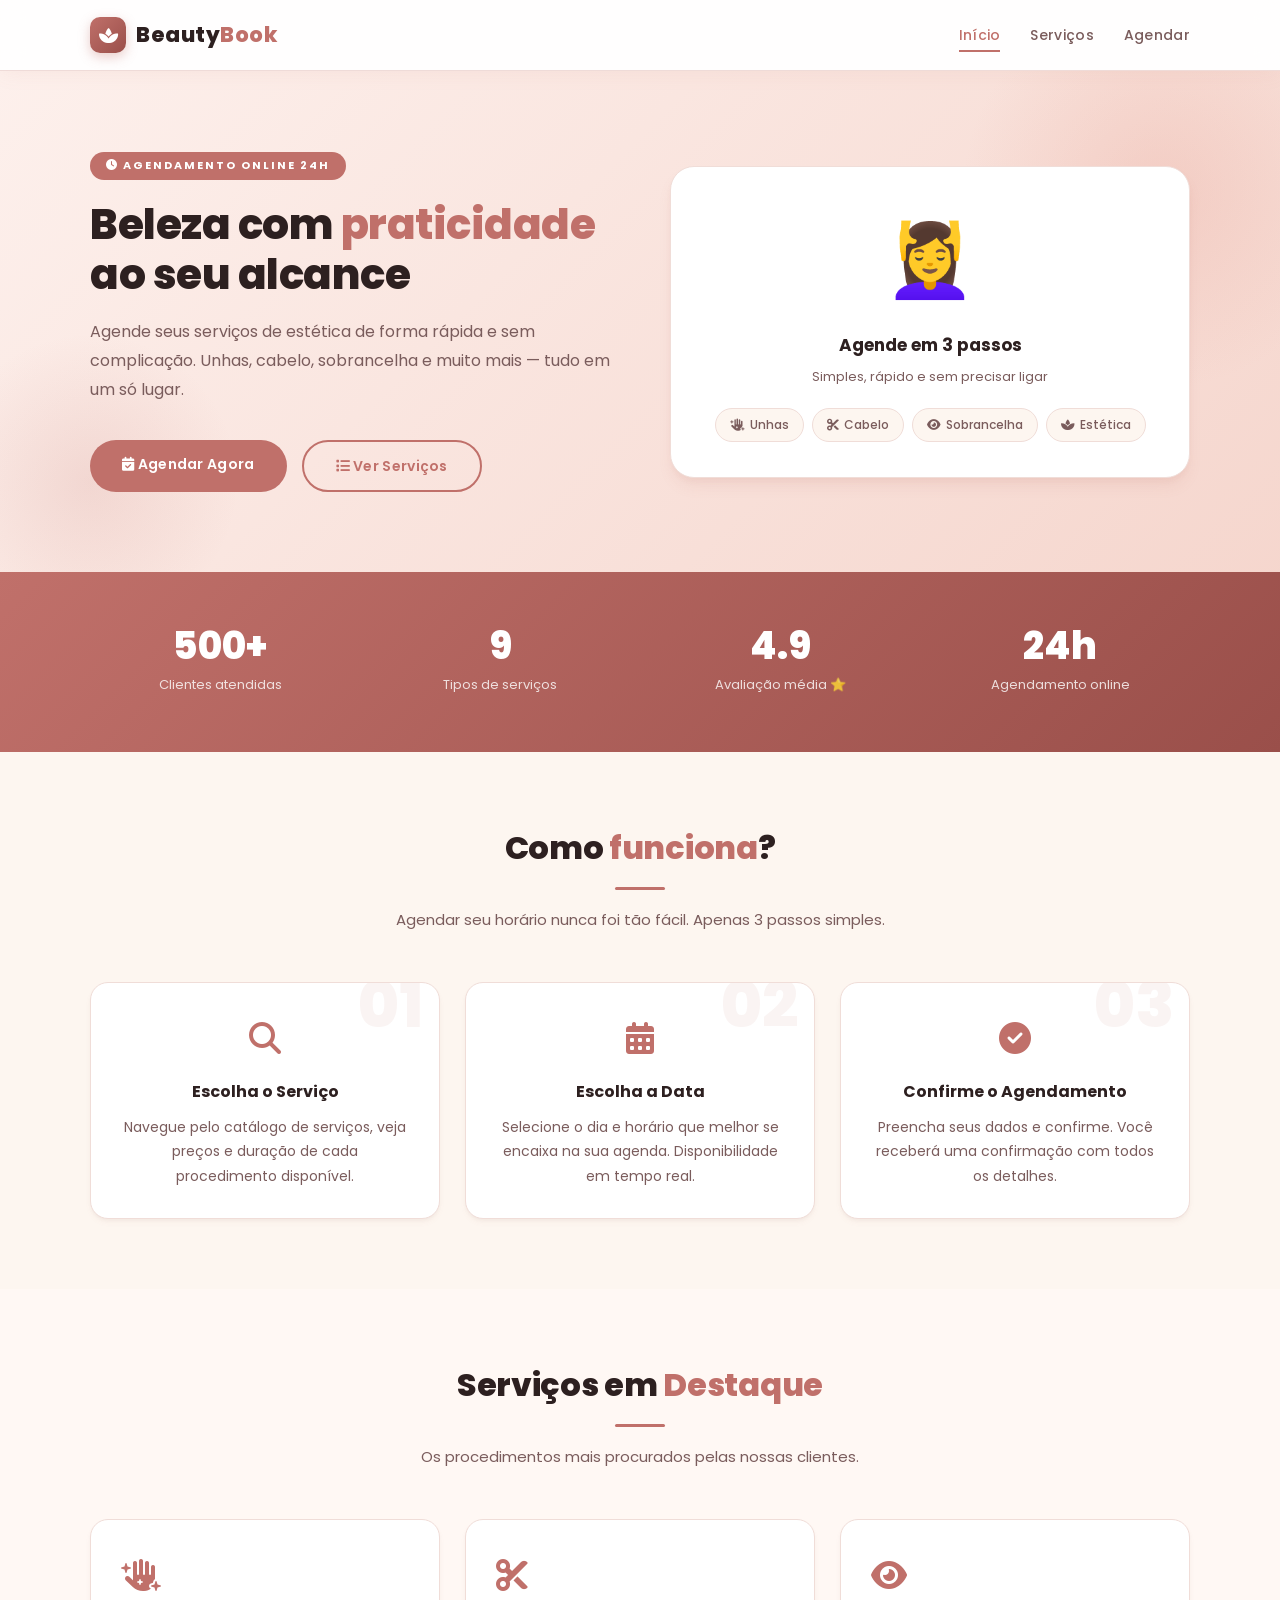
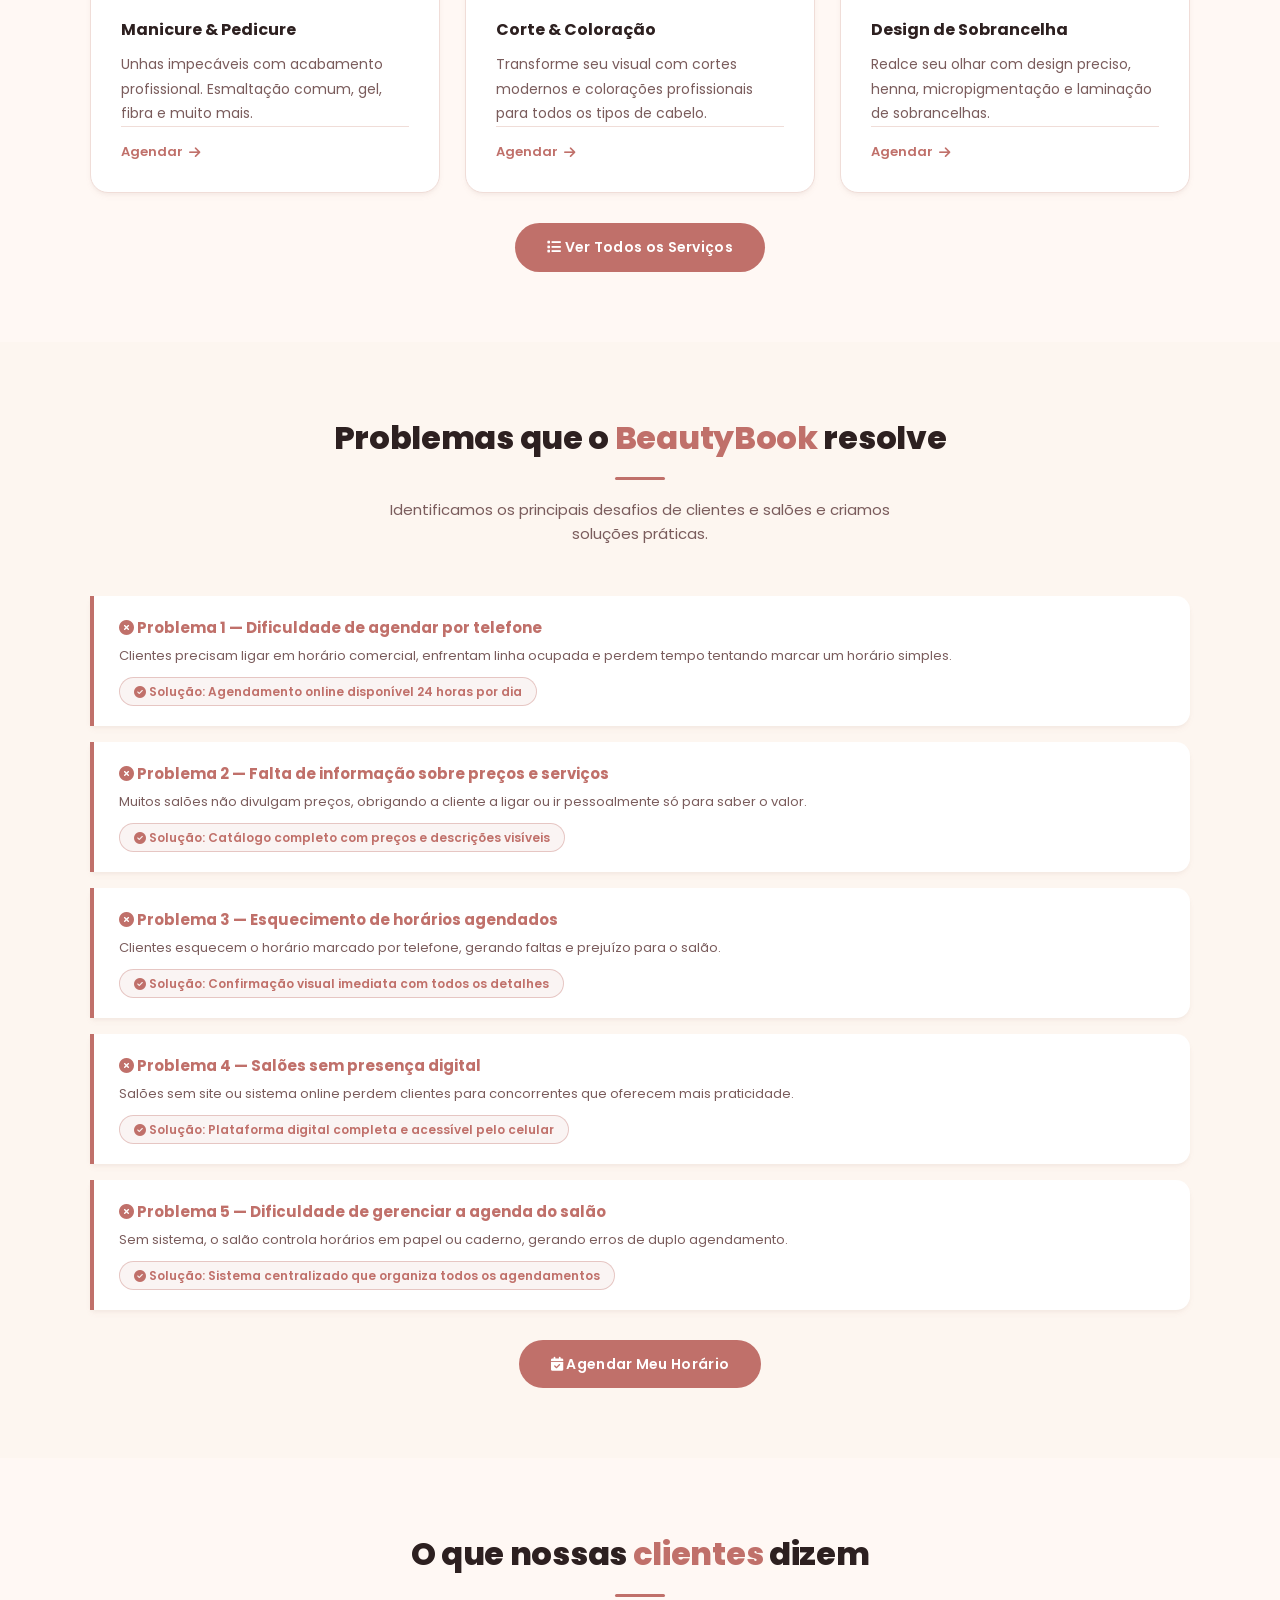
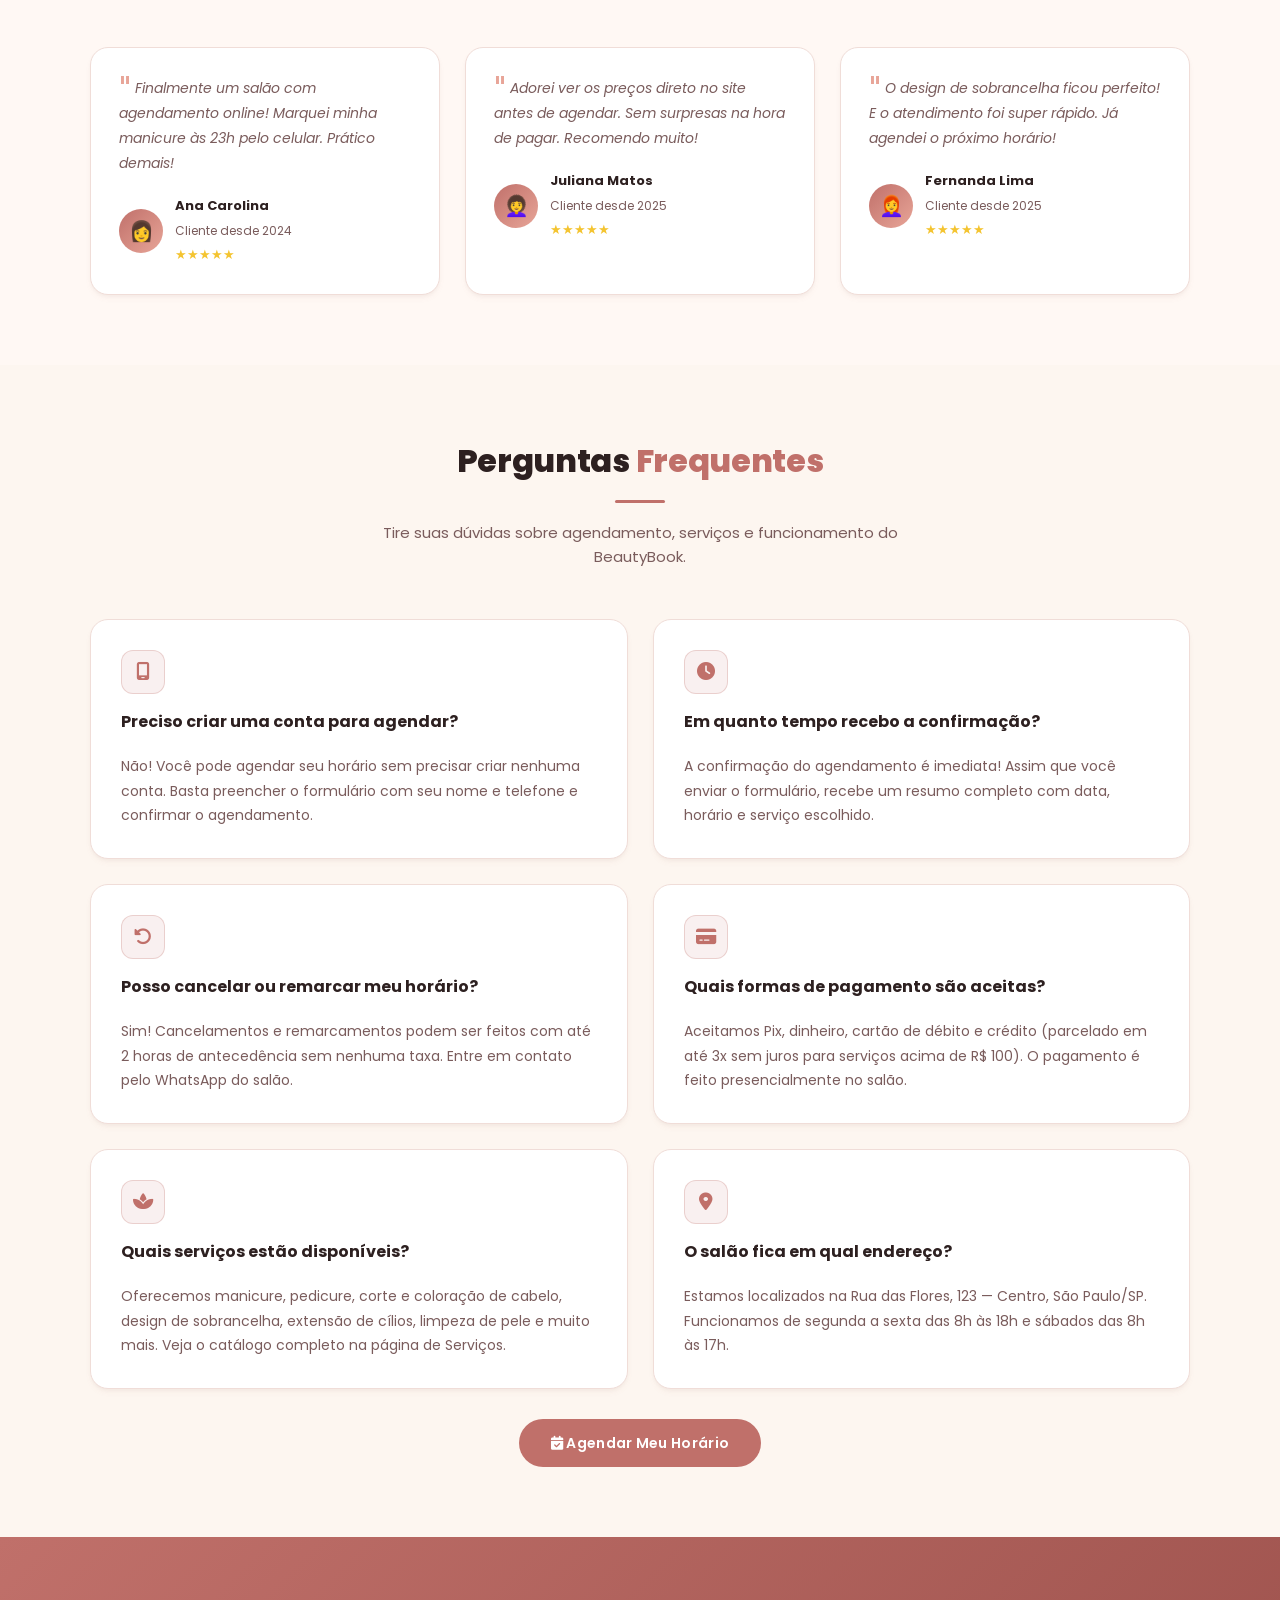
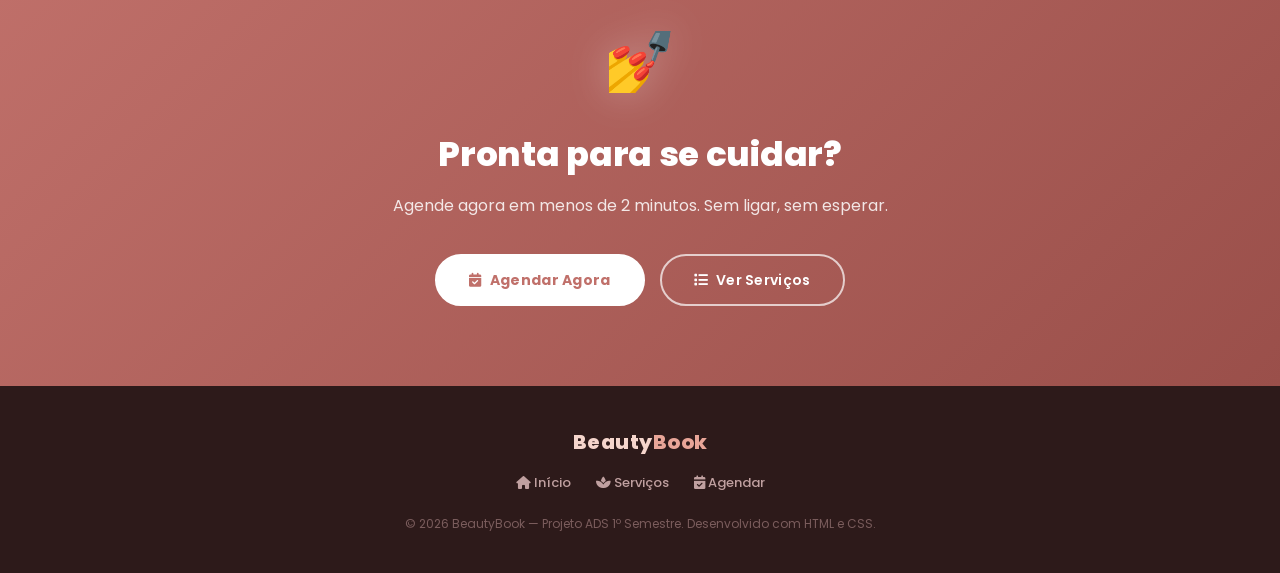
==== index.html @ 4821e64b "Adicionar index.html — Projeto ADS" ====
<!DOCTYPE html>
<html lang="pt-BR">
<head>
    <meta charset="UTF-8">
    <meta name="viewport" content="width=device-width, initial-scale=1.0">
    <title>BeautyBook — Agendamento de Estética</title>
    <link href="https://fonts.googleapis.com/css2?family=Poppins:wght@300;400;500;600;700;800&display=swap" rel="stylesheet">
    <link rel="stylesheet" href="https://cdnjs.cloudflare.com/ajax/libs/font-awesome/6.5.0/css/all.min.css">
    <link rel="stylesheet" href="css/style.css">
</head>
<body>

    <!-- ===== CABEÇALHO ===== -->
    <header>
        <div class="header-container">
            <a href="index.html" class="logo">
                <div class="logo-icone-box">
                    <i class="fa-solid fa-spa"></i>
                </div>
                <span class="logo-texto">Beauty<span>Book</span></span>
            </a>
            <nav>
                <ul>
                    <li><a href="index.html" class="ativo">Início</a></li>
                    <li><a href="servicos.html">Serviços</a></li>
                    <li><a href="agendamento.html">Agendar</a></li>
                </ul>
            </nav>
        </div>
    </header>

    <!-- ===== HERO ===== -->
    <section class="hero">
        <div class="hero-container">
            <div class="hero-conteudo">
                <span class="hero-badge"><i class="fa-solid fa-clock"></i> Agendamento Online 24h</span>
                <h1>Beleza com <span>praticidade</span> ao seu alcance</h1>
                <p>Agende seus serviços de estética de forma rápida e sem complicação. Unhas, cabelo, sobrancelha e muito mais — tudo em um só lugar.</p>
                <div class="grupo-botoes">
                    <a href="agendamento.html" class="btn btn-primario"><i class="fa-solid fa-calendar-check"></i> Agendar Agora</a>
                    <a href="servicos.html" class="btn btn-secundario"><i class="fa-solid fa-list"></i> Ver Serviços</a>
                </div>
            </div>

            <div class="hero-imagem">
                <span class="hero-icone-grande">💆‍♀️</span>
                <h3>Agende em 3 passos</h3>
                <p>Simples, rápido e sem precisar ligar</p>
                <div class="mini-servicos">
                    <div class="mini-servico"><i class="fa-solid fa-hand-sparkles"></i> Unhas</div>
                    <div class="mini-servico"><i class="fa-solid fa-scissors"></i> Cabelo</div>
                    <div class="mini-servico"><i class="fa-solid fa-eye"></i> Sobrancelha</div>
                    <div class="mini-servico"><i class="fa-solid fa-spa"></i> Estética</div>
                </div>
            </div>
        </div>
    </section>

    <!-- ===== ESTATÍSTICAS ===== -->
    <section class="secao-stats-beauty">
        <div class="container">
            <div class="stats-grid-beauty">
                <div class="stat-beauty">
                    <span class="stat-num-beauty">500+</span>
                    <span class="stat-lbl-beauty">Clientes atendidas</span>
                </div>
                <div class="stat-beauty">
                    <span class="stat-num-beauty">9</span>
                    <span class="stat-lbl-beauty">Tipos de serviços</span>
                </div>
                <div class="stat-beauty">
                    <span class="stat-num-beauty">4.9</span>
                    <span class="stat-lbl-beauty">Avaliação média ⭐</span>
                </div>
                <div class="stat-beauty">
                    <span class="stat-num-beauty">24h</span>
                    <span class="stat-lbl-beauty">Agendamento online</span>
                </div>
            </div>
        </div>
    </section>

    <!-- ===== COMO FUNCIONA ===== -->
    <section>
        <div class="container">
            <div class="titulo-secao">
                <h2>Como <span>funciona</span>?</h2>
                <div class="linha-divisoria"></div>
                <p>Agendar seu horário nunca foi tão fácil. Apenas 3 passos simples.</p>
            </div>

            <div class="grid-3">
                <div class="card centralizado passo-card">
                    <div class="passo-numero">01</div>
                    <div class="card-icone"><i class="fa-solid fa-magnifying-glass"></i></div>
                    <h3>Escolha o Serviço</h3>
                    <p>Navegue pelo catálogo de serviços, veja preços e duração de cada procedimento disponível.</p>
                </div>
                <div class="card centralizado passo-card">
                    <div class="passo-numero">02</div>
                    <div class="card-icone"><i class="fa-solid fa-calendar-days"></i></div>
                    <h3>Escolha a Data</h3>
                    <p>Selecione o dia e horário que melhor se encaixa na sua agenda. Disponibilidade em tempo real.</p>
                </div>
                <div class="card centralizado passo-card">
                    <div class="passo-numero">03</div>
                    <div class="card-icone"><i class="fa-solid fa-circle-check"></i></div>
                    <h3>Confirme o Agendamento</h3>
                    <p>Preencha seus dados e confirme. Você receberá uma confirmação com todos os detalhes.</p>
                </div>
            </div>
        </div>
    </section>

    <!-- ===== SERVIÇOS EM DESTAQUE ===== -->
    <section style="background-color: var(--cor-secundaria);">
        <div class="container">
            <div class="titulo-secao">
                <h2>Serviços em <span>Destaque</span></h2>
                <div class="linha-divisoria"></div>
                <p>Os procedimentos mais procurados pelas nossas clientes.</p>
            </div>

            <div class="grid-3">
                <div class="card destaque-servico">
                    <div class="card-icone"><i class="fa-solid fa-hand-sparkles"></i></div>
                    <h3>Manicure & Pedicure</h3>
                    <p>Unhas impecáveis com acabamento profissional. Esmaltação comum, gel, fibra e muito mais.</p>
                    <a href="agendamento.html" class="btn-link-card">Agendar <i class="fa-solid fa-arrow-right"></i></a>
                </div>
                <div class="card destaque-servico">
                    <div class="card-icone"><i class="fa-solid fa-scissors"></i></div>
                    <h3>Corte & Coloração</h3>
                    <p>Transforme seu visual com cortes modernos e colorações profissionais para todos os tipos de cabelo.</p>
                    <a href="agendamento.html" class="btn-link-card">Agendar <i class="fa-solid fa-arrow-right"></i></a>
                </div>
                <div class="card destaque-servico">
                    <div class="card-icone"><i class="fa-solid fa-eye"></i></div>
                    <h3>Design de Sobrancelha</h3>
                    <p>Realce seu olhar com design preciso, henna, micropigmentação e laminação de sobrancelhas.</p>
                    <a href="agendamento.html" class="btn-link-card">Agendar <i class="fa-solid fa-arrow-right"></i></a>
                </div>
            </div>

            <div class="centralizado margem-topo">
                <a href="servicos.html" class="btn btn-primario"><i class="fa-solid fa-list"></i> Ver Todos os Serviços</a>
            </div>
        </div>
    </section>

    <!-- ===== PROBLEMAS E SOLUÇÕES ===== -->
    <section>
        <div class="container">
            <div class="titulo-secao">
                <h2>Problemas que o <span>BeautyBook</span> resolve</h2>
                <div class="linha-divisoria"></div>
                <p>Identificamos os principais desafios de clientes e salões e criamos soluções práticas.</p>
            </div>

            <div class="problema-item">
                <h4><i class="fa-solid fa-circle-xmark"></i> Problema 1 — Dificuldade de agendar por telefone</h4>
                <p>Clientes precisam ligar em horário comercial, enfrentam linha ocupada e perdem tempo tentando marcar um horário simples.</p>
                <span class="solucao-tag"><i class="fa-solid fa-circle-check"></i> Solução: Agendamento online disponível 24 horas por dia</span>
            </div>

            <div class="problema-item">
                <h4><i class="fa-solid fa-circle-xmark"></i> Problema 2 — Falta de informação sobre preços e serviços</h4>
                <p>Muitos salões não divulgam preços, obrigando a cliente a ligar ou ir pessoalmente só para saber o valor.</p>
                <span class="solucao-tag"><i class="fa-solid fa-circle-check"></i> Solução: Catálogo completo com preços e descrições visíveis</span>
            </div>

            <div class="problema-item">
                <h4><i class="fa-solid fa-circle-xmark"></i> Problema 3 — Esquecimento de horários agendados</h4>
                <p>Clientes esquecem o horário marcado por telefone, gerando faltas e prejuízo para o salão.</p>
                <span class="solucao-tag"><i class="fa-solid fa-circle-check"></i> Solução: Confirmação visual imediata com todos os detalhes</span>
            </div>

            <div class="problema-item">
                <h4><i class="fa-solid fa-circle-xmark"></i> Problema 4 — Salões sem presença digital</h4>
                <p>Salões sem site ou sistema online perdem clientes para concorrentes que oferecem mais praticidade.</p>
                <span class="solucao-tag"><i class="fa-solid fa-circle-check"></i> Solução: Plataforma digital completa e acessível pelo celular</span>
            </div>

            <div class="problema-item">
                <h4><i class="fa-solid fa-circle-xmark"></i> Problema 5 — Dificuldade de gerenciar a agenda do salão</h4>
                <p>Sem sistema, o salão controla horários em papel ou caderno, gerando erros de duplo agendamento.</p>
                <span class="solucao-tag"><i class="fa-solid fa-circle-check"></i> Solução: Sistema centralizado que organiza todos os agendamentos</span>
            </div>

            <div class="centralizado margem-topo">
                <a href="agendamento.html" class="btn btn-primario"><i class="fa-solid fa-calendar-check"></i> Agendar Meu Horário</a>
            </div>
        </div>
    </section>

    <!-- ===== DEPOIMENTOS ===== -->
    <section style="background-color: var(--cor-secundaria);">
        <div class="container">
            <div class="titulo-secao">
                <h2>O que nossas <span>clientes</span> dizem</h2>
                <div class="linha-divisoria"></div>
            </div>

            <div class="grid-3">
                <div class="depoimento-card">
                    <p class="depoimento-texto">Finalmente um salão com agendamento online! Marquei minha manicure às 23h pelo celular. Prático demais!</p>
                    <div class="depoimento-autor">
                        <div class="autor-avatar">👩</div>
                        <div class="autor-info">
                            <strong>Ana Carolina</strong>
                            <span>Cliente desde 2024</span>
                            <div class="estrelas">★★★★★</div>
                        </div>
                    </div>
                </div>
                <div class="depoimento-card">
                    <p class="depoimento-texto">Adorei ver os preços direto no site antes de agendar. Sem surpresas na hora de pagar. Recomendo muito!</p>
                    <div class="depoimento-autor">
                        <div class="autor-avatar">👩‍🦱</div>
                        <div class="autor-info">
                            <strong>Juliana Matos</strong>
                            <span>Cliente desde 2025</span>
                            <div class="estrelas">★★★★★</div>
                        </div>
                    </div>
                </div>
                <div class="depoimento-card">
                    <p class="depoimento-texto">O design de sobrancelha ficou perfeito! E o atendimento foi super rápido. Já agendei o próximo horário!</p>
                    <div class="depoimento-autor">
                        <div class="autor-avatar">👩‍🦰</div>
                        <div class="autor-info">
                            <strong>Fernanda Lima</strong>
                            <span>Cliente desde 2025</span>
                            <div class="estrelas">★★★★★</div>
                        </div>
                    </div>
                </div>
            </div>
        </div>
    </section>

    <!-- ===== PERGUNTAS FREQUENTES ===== -->
    <section>
        <div class="container">
            <div class="titulo-secao">
                <h2>Perguntas <span>Frequentes</span></h2>
                <div class="linha-divisoria"></div>
                <p>Tire suas dúvidas sobre agendamento, serviços e funcionamento do BeautyBook.</p>
            </div>

            <div class="grid-2">
                <div class="card faq-card-beauty">
                    <div class="faq-icone-beauty"><i class="fa-solid fa-mobile-screen"></i></div>
                    <h3>Preciso criar uma conta para agendar?</h3>
                    <p>Não! Você pode agendar seu horário sem precisar criar nenhuma conta. Basta preencher o formulário com seu nome e telefone e confirmar o agendamento.</p>
                </div>
                <div class="card faq-card-beauty">
                    <div class="faq-icone-beauty"><i class="fa-solid fa-clock"></i></div>
                    <h3>Em quanto tempo recebo a confirmação?</h3>
                    <p>A confirmação do agendamento é imediata! Assim que você enviar o formulário, recebe um resumo completo com data, horário e serviço escolhido.</p>
                </div>
                <div class="card faq-card-beauty">
                    <div class="faq-icone-beauty"><i class="fa-solid fa-rotate-left"></i></div>
                    <h3>Posso cancelar ou remarcar meu horário?</h3>
                    <p>Sim! Cancelamentos e remarcamentos podem ser feitos com até 2 horas de antecedência sem nenhuma taxa. Entre em contato pelo WhatsApp do salão.</p>
                </div>
                <div class="card faq-card-beauty">
                    <div class="faq-icone-beauty"><i class="fa-solid fa-credit-card"></i></div>
                    <h3>Quais formas de pagamento são aceitas?</h3>
                    <p>Aceitamos Pix, dinheiro, cartão de débito e crédito (parcelado em até 3x sem juros para serviços acima de R$ 100). O pagamento é feito presencialmente no salão.</p>
                </div>
                <div class="card faq-card-beauty">
                    <div class="faq-icone-beauty"><i class="fa-solid fa-spa"></i></div>
                    <h3>Quais serviços estão disponíveis?</h3>
                    <p>Oferecemos manicure, pedicure, corte e coloração de cabelo, design de sobrancelha, extensão de cílios, limpeza de pele e muito mais. Veja o catálogo completo na página de Serviços.</p>
                </div>
                <div class="card faq-card-beauty">
                    <div class="faq-icone-beauty"><i class="fa-solid fa-location-dot"></i></div>
                    <h3>O salão fica em qual endereço?</h3>
                    <p>Estamos localizados na Rua das Flores, 123 — Centro, São Paulo/SP. Funcionamos de segunda a sexta das 8h às 18h e sábados das 8h às 17h.</p>
                </div>
            </div>

            <div class="centralizado margem-topo">
                <a href="agendamento.html" class="btn btn-primario"><i class="fa-solid fa-calendar-check"></i> Agendar Meu Horário</a>
            </div>
        </div>
    </section>

    <!-- ===== CTA FINAL ===== -->
    <section class="cta-final-beauty">
        <div class="container centralizado">
            <div class="cta-icone-beauty">💅</div>
            <h2>Pronta para se cuidar?</h2>
            <p>Agende agora em menos de 2 minutos. Sem ligar, sem esperar.</p>
            <div class="grupo-botoes" style="justify-content: center;">
                <a href="agendamento.html" class="btn btn-branco-beauty"><i class="fa-solid fa-calendar-check"></i> Agendar Agora</a>
                <a href="servicos.html" class="btn btn-outline-beauty"><i class="fa-solid fa-list"></i> Ver Serviços</a>
            </div>
        </div>
    </section>

    <!-- ===== RODAPÉ ===== -->
    <footer>
        <div class="footer-container">
            <div class="footer-logo">Beauty<span>Book</span></div>
            <div class="footer-links">
                <a href="index.html"><i class="fa-solid fa-house"></i> Início</a>
                <a href="servicos.html"><i class="fa-solid fa-spa"></i> Serviços</a>
                <a href="agendamento.html"><i class="fa-solid fa-calendar-check"></i> Agendar</a>
            </div>
            <p class="footer-copy">© 2026 BeautyBook — Projeto ADS 1º Semestre. Desenvolvido com HTML e CSS.</p>
        </div>
    </footer>

</body>
</html>
---- css/style.css ----
/* ============================================
   BeautyBook — Estilos Globais (Versão Melhorada)
   Projeto ADS — 1º Semestre
   Melhorias: Google Fonts (Poppins), FontAwesome,
   botões arredondados (pill), sombras suaves,
   scroll suave, imagem de fundo na hero
   ============================================ */

/* Scroll suave em toda a página */
html {
    scroll-behavior: smooth;
}

/* Reset básico */
* {
    margin: 0;
    padding: 0;
    box-sizing: border-box;
}

/* Variáveis de cor */
:root {
    --cor-primaria: #fdf6f0;
    --cor-secundaria: #fff8f4;
    --cor-destaque: #c0706a;
    --cor-destaque2: #e8a598;
    --cor-destaque-escuro: #9a4f4a;
    --cor-texto: #2d2020;
    --cor-texto-suave: #7a5c5c;
    --cor-branco: #ffffff;
    --cor-card: #ffffff;
    --cor-borda: #f0ddd8;
    --cor-fundo-escuro: #2d1a1a;
    /* Fonte melhorada: Poppins do Google Fonts */
    --fonte-principal: 'Poppins', 'Segoe UI', Tahoma, sans-serif;
}

/* Corpo da página */
body {
    font-family: var(--fonte-principal);
    background-color: var(--cor-primaria);
    color: var(--cor-texto);
    line-height: 1.6;
}

/* ============================================
   CABEÇALHO / NAVEGAÇÃO
   ============================================ */

header {
    background-color: rgba(255, 255, 255, 0.88);
    /* Glassmorphism no header */
    backdrop-filter: blur(12px);
    -webkit-backdrop-filter: blur(12px);
    border-bottom: 1px solid rgba(192, 112, 106, 0.25);
    padding: 0 40px;
    position: sticky;
    top: 0;
    z-index: 100;
    box-shadow: 0 2px 20px rgba(192, 112, 106, 0.08);
}

.header-container {
    max-width: 1100px;
    margin: 0 auto;
    display: flex;
    align-items: center;
    justify-content: space-between;
    height: 70px;
}

.logo {
    display: flex;
    align-items: center;
    gap: 10px;
    text-decoration: none;
}

.logo-icone {
    font-size: 26px;
}

.logo-texto {
    font-size: 21px;
    font-weight: 800;
    color: var(--cor-texto);
    letter-spacing: 0.5px;
}

.logo-texto span {
    color: var(--cor-destaque);
}

nav ul {
    list-style: none;
    display: flex;
    gap: 30px;
}

nav ul li a {
    text-decoration: none;
    color: var(--cor-texto-suave);
    font-size: 14px;
    font-weight: 500;
    padding: 5px 0;
    border-bottom: 2px solid transparent;
    transition: color 0.3s, border-color 0.3s;
    letter-spacing: 0.3px;
}

nav ul li a:hover,
nav ul li a.ativo {
    color: var(--cor-destaque);
    border-bottom-color: var(--cor-destaque);
}

/* ============================================
   HERO — com imagem de fundo sutil
   ============================================ */

.hero {
    /* Gradiente por cima de um padrão sutil — simula textura de fundo */
    background:
        linear-gradient(135deg, rgba(253, 240, 236, 0.97) 0%, rgba(245, 213, 204, 0.95) 100%);
    /* Padrão de pontos decorativo */
    background-color: #fdf0ec;
    padding: 80px 40px;
    position: relative;
    overflow: hidden;
}

/* Círculo decorativo de fundo (efeito visual sem imagem externa) */
.hero::before {
    content: '';
    position: absolute;
    top: -80px;
    right: -80px;
    width: 400px;
    height: 400px;
    background: radial-gradient(circle, rgba(232, 165, 152, 0.3) 0%, transparent 70%);
    border-radius: 50%;
    pointer-events: none;
}

.hero::after {
    content: '';
    position: absolute;
    bottom: -60px;
    left: -60px;
    width: 300px;
    height: 300px;
    background: radial-gradient(circle, rgba(192, 112, 106, 0.15) 0%, transparent 70%);
    border-radius: 50%;
    pointer-events: none;
}

.hero-container {
    max-width: 1100px;
    margin: 0 auto;
    display: grid;
    grid-template-columns: 1fr 1fr;
    gap: 60px;
    align-items: center;
    position: relative;
    z-index: 1;
}

.hero-badge {
    display: inline-block;
    background-color: var(--cor-destaque);
    color: var(--cor-branco);
    font-size: 11px;
    font-weight: 700;
    letter-spacing: 2px;
    text-transform: uppercase;
    padding: 5px 16px;
    border-radius: 50px;
    margin-bottom: 20px;
}

.hero h1 {
    font-size: 42px;
    font-weight: 800;
    color: var(--cor-texto);
    margin-bottom: 18px;
    line-height: 1.2;
    letter-spacing: -0.5px;
}

.hero h1 span {
    color: var(--cor-destaque);
}

.hero p {
    font-size: 16px;
    color: var(--cor-texto-suave);
    margin-bottom: 35px;
    line-height: 1.8;
    font-weight: 400;
}

.hero-imagem {
    background: var(--cor-branco);
    border-radius: 24px;
    padding: 35px;
    /* Sombra suave em camadas */
    box-shadow: 0 10px 15px -3px rgba(192, 112, 106, 0.12), 0 4px 6px -2px rgba(192, 112, 106, 0.07);
    text-align: center;
    border: 1px solid var(--cor-borda);
}

.hero-icone-grande {
    font-size: 72px;
    margin-bottom: 15px;
    display: block;
}

.hero-imagem h3 {
    font-size: 17px;
    font-weight: 700;
    color: var(--cor-texto);
    margin-bottom: 6px;
}

.hero-imagem p {
    font-size: 13px;
    color: var(--cor-texto-suave);
    margin-bottom: 20px;
    font-weight: 400;
}

.mini-servicos {
    display: flex;
    gap: 8px;
    justify-content: center;
    flex-wrap: wrap;
}

.mini-servico {
    background-color: var(--cor-primaria);
    border: 1px solid var(--cor-borda);
    border-radius: 50px;
    padding: 6px 14px;
    font-size: 12px;
    color: var(--cor-texto-suave);
    display: flex;
    align-items: center;
    gap: 5px;
    font-weight: 500;
    transition: background-color 0.2s, border-color 0.2s;
}

.mini-servico:hover {
    background-color: rgba(192, 112, 106, 0.08);
    border-color: var(--cor-destaque2);
}

/* ============================================
   BOTÕES (arredondados — pill style)
   ============================================ */

.btn {
    display: inline-block;
    padding: 13px 32px;
    border-radius: 50px;
    font-size: 14px;
    font-weight: 600;
    text-decoration: none;
    transition: transform 0.2s, box-shadow 0.2s, background-color 0.3s;
    cursor: pointer;
    letter-spacing: 0.3px;
    font-family: var(--fonte-principal);
}

.btn:hover {
    transform: translateY(-3px);
    box-shadow: 0 8px 25px rgba(192, 112, 106, 0.3);
}

.btn-primario {
    background-color: var(--cor-destaque);
    color: var(--cor-branco);
}

.btn-primario:hover {
    background-color: var(--cor-destaque-escuro);
}

.btn-secundario {
    background-color: transparent;
    color: var(--cor-destaque);
    border: 2px solid var(--cor-destaque);
}

.btn-secundario:hover {
    background-color: var(--cor-destaque);
    color: var(--cor-branco);
}

.btn-branco {
    background-color: var(--cor-branco);
    color: var(--cor-destaque);
    border: 2px solid var(--cor-branco);
}

.btn-branco:hover {
    background-color: transparent;
    color: var(--cor-branco);
}

.grupo-botoes {
    display: flex;
    gap: 15px;
    flex-wrap: wrap;
}

/* ============================================
   SEÇÕES GERAIS
   ============================================ */

section {
    padding: 70px 40px;
}

.container {
    max-width: 1100px;
    margin: 0 auto;
}

.titulo-secao {
    text-align: center;
    margin-bottom: 50px;
}

.titulo-secao h2 {
    font-size: 32px;
    font-weight: 800;
    color: var(--cor-texto);
    margin-bottom: 12px;
    letter-spacing: -0.3px;
}

.titulo-secao h2 span {
    color: var(--cor-destaque);
}

.titulo-secao p {
    font-size: 15px;
    color: var(--cor-texto-suave);
    max-width: 550px;
    margin: 0 auto;
    font-weight: 400;
}

.linha-divisoria {
    width: 50px;
    height: 3px;
    background-color: var(--cor-destaque);
    margin: 14px auto 18px;
    border-radius: 2px;
}

/* ============================================
   CARDS (com sombras suaves melhoradas)
   ============================================ */

.grid-3 {
    display: grid;
    grid-template-columns: repeat(3, 1fr);
    gap: 25px;
}

.grid-2 {
    display: grid;
    grid-template-columns: repeat(2, 1fr);
    gap: 25px;
}

.card {
    background-color: var(--cor-card);
    border: 1px solid var(--cor-borda);
    border-radius: 18px;
    padding: 30px;
    /* Sombra suave em camadas */
    box-shadow: 0 4px 6px -1px rgba(192, 112, 106, 0.06), 0 2px 4px -1px rgba(0, 0, 0, 0.04);
    transition: transform 0.3s, box-shadow 0.3s;
}

.card:hover {
    transform: translateY(-6px);
    box-shadow: 0 20px 40px -8px rgba(192, 112, 106, 0.18), 0 8px 16px -4px rgba(0, 0, 0, 0.06);
}

/* Ícones FontAwesome nos cards */
.card-icone {
    font-size: 32px;
    margin-bottom: 15px;
    color: var(--cor-destaque);
}

/* Quando for emoji, mantém o tamanho */
.card-icone[data-emoji] {
    font-size: 36px;
    color: inherit;
}

.card h3 {
    font-size: 16px;
    font-weight: 700;
    color: var(--cor-texto);
    margin-bottom: 10px;
}

.card p {
    font-size: 14px;
    color: var(--cor-texto-suave);
    line-height: 1.75;
    font-weight: 400;
}

/* ============================================
   CARDS DE SERVIÇOS
   ============================================ */

.servico-card {
    background-color: var(--cor-branco);
    border: 1px solid var(--cor-borda);
    border-radius: 20px;
    overflow: hidden;
    box-shadow: 0 4px 6px -1px rgba(192, 112, 106, 0.06), 0 2px 4px -1px rgba(0, 0, 0, 0.04);
    transition: transform 0.3s, box-shadow 0.3s;
}

.servico-card:hover {
    transform: translateY(-6px);
    box-shadow: 0 20px 40px -8px rgba(192, 112, 106, 0.2), 0 8px 16px -4px rgba(0, 0, 0, 0.06);
}

.servico-topo {
    padding: 30px;
    text-align: center;
    background: linear-gradient(135deg, #fdf0ec, #f5d5cc);
}

.servico-topo .servico-icone {
    font-size: 44px;
    display: block;
    margin-bottom: 10px;
    color: var(--cor-destaque);
}

/* Quando o ícone for FontAwesome */
.servico-topo .servico-icone i {
    font-size: 44px;
}

.servico-topo h3 {
    font-size: 18px;
    font-weight: 700;
    color: var(--cor-texto);
}

.servico-corpo {
    padding: 25px 30px;
}

.servico-corpo p {
    font-size: 13px;
    color: var(--cor-texto-suave);
    margin-bottom: 18px;
    line-height: 1.75;
    font-weight: 400;
}

.servico-lista {
    list-style: none;
    margin-bottom: 20px;
}

.servico-lista li {
    font-size: 13px;
    color: var(--cor-texto-suave);
    padding: 7px 0;
    border-bottom: 1px solid var(--cor-borda);
    display: flex;
    justify-content: space-between;
    align-items: center;
    font-weight: 400;
}

.servico-lista li:last-child {
    border-bottom: none;
}

.servico-lista li::before {
    content: "";
    margin-right: 8px;
}

/* Ícone FontAwesome na lista de serviços */
.servico-lista li i {
    color: var(--cor-destaque2);
    margin-right: 8px;
    font-size: 13px;
}

.servico-preco {
    font-weight: 700;
    color: var(--cor-destaque);
    font-size: 14px;
}

/* ============================================
   SEÇÕES COM FUNDO DIFERENTE
   ============================================ */

.secao-rosada {
    background: linear-gradient(135deg, #f5d5cc, #edd5d0);
}

.secao-escura {
    background-color: var(--cor-fundo-escuro);
}

.secao-escura .titulo-secao h2 {
    color: #f5d5cc;
}

.secao-escura .titulo-secao p {
    color: #c0a0a0;
}

/* ============================================
   PROBLEMAS E SOLUÇÕES
   ============================================ */

.problema-item {
    background-color: var(--cor-branco);
    border-left: 4px solid var(--cor-destaque);
    border-radius: 0 14px 14px 0;
    padding: 20px 25px;
    margin-bottom: 16px;
    box-shadow: 0 4px 6px -1px rgba(192, 112, 106, 0.06), 0 2px 4px -1px rgba(0, 0, 0, 0.04);
    transition: transform 0.2s;
}

.problema-item:hover {
    transform: translateX(4px);
}

.problema-item h4 {
    font-size: 15px;
    font-weight: 700;
    color: var(--cor-destaque);
    margin-bottom: 6px;
}

.problema-item p {
    font-size: 13px;
    color: var(--cor-texto-suave);
    margin-bottom: 10px;
    font-weight: 400;
}

.solucao-tag {
    display: inline-block;
    background-color: rgba(192, 112, 106, 0.08);
    color: var(--cor-destaque);
    font-size: 12px;
    font-weight: 600;
    padding: 4px 14px;
    border-radius: 50px;
    border: 1px solid rgba(192, 112, 106, 0.35);
}

/* ============================================
   FORMULÁRIO DE AGENDAMENTO
   ============================================ */

.form-agendamento {
    background-color: var(--cor-branco);
    border-radius: 24px;
    padding: 45px;
    box-shadow: 0 10px 15px -3px rgba(192, 112, 106, 0.1), 0 4px 6px -2px rgba(0, 0, 0, 0.05);
    max-width: 700px;
    margin: 0 auto;
    border: 1px solid var(--cor-borda);
}

.form-agendamento h2 {
    font-size: 26px;
    font-weight: 800;
    color: var(--cor-texto);
    margin-bottom: 8px;
    text-align: center;
    letter-spacing: -0.3px;
}

.form-agendamento .subtitulo {
    font-size: 14px;
    color: var(--cor-texto-suave);
    text-align: center;
    margin-bottom: 35px;
    font-weight: 400;
}

.form-grupo {
    margin-bottom: 20px;
}

.form-grupo label {
    display: block;
    font-size: 13px;
    font-weight: 600;
    color: var(--cor-texto);
    margin-bottom: 8px;
    letter-spacing: 0.2px;
}

.form-grupo label span {
    color: var(--cor-destaque);
}

.form-grupo input,
.form-grupo select,
.form-grupo textarea {
    width: 100%;
    padding: 12px 16px;
    border: 1.5px solid var(--cor-borda);
    border-radius: 12px;
    font-size: 14px;
    font-family: var(--fonte-principal);
    color: var(--cor-texto);
    background-color: var(--cor-primaria);
    transition: border-color 0.3s, box-shadow 0.3s;
    outline: none;
    font-weight: 400;
}

.form-grupo input:focus,
.form-grupo select:focus,
.form-grupo textarea:focus {
    border-color: var(--cor-destaque);
    box-shadow: 0 0 0 3px rgba(192, 112, 106, 0.12);
}

.form-grupo textarea {
    resize: vertical;
    min-height: 100px;
}

.form-linha {
    display: grid;
    grid-template-columns: 1fr 1fr;
    gap: 20px;
}

.form-submit {
    width: 100%;
    padding: 15px;
    background-color: var(--cor-destaque);
    color: var(--cor-branco);
    border: none;
    border-radius: 50px;
    font-size: 15px;
    font-weight: 700;
    cursor: pointer;
    transition: background-color 0.3s, transform 0.2s, box-shadow 0.2s;
    margin-top: 10px;
    font-family: var(--fonte-principal);
    letter-spacing: 0.3px;
}

.form-submit:hover {
    background-color: var(--cor-destaque-escuro);
    transform: translateY(-3px);
    box-shadow: 0 8px 25px rgba(192, 112, 106, 0.35);
}

/* Confirmação visual */
.confirmacao-box {
    background: linear-gradient(135deg, #fdf0ec, #f5d5cc);
    border: 1.5px solid var(--cor-destaque2);
    border-radius: 18px;
    padding: 30px;
    text-align: center;
    margin-top: 30px;
}

.confirmacao-box .check {
    font-size: 48px;
    display: block;
    margin-bottom: 15px;
}

.confirmacao-box h3 {
    font-size: 18px;
    font-weight: 700;
    color: var(--cor-texto);
    margin-bottom: 8px;
}

.confirmacao-box p {
    font-size: 13px;
    color: var(--cor-texto-suave);
    font-weight: 400;
}

/* ============================================
   TABELA DE PROBLEMAS
   ============================================ */

.tabela-problemas {
    width: 100%;
    border-collapse: collapse;
    margin-top: 20px;
    background-color: var(--cor-branco);
    border-radius: 16px;
    overflow: hidden;
    box-shadow: 0 4px 6px -1px rgba(192, 112, 106, 0.08), 0 2px 4px -1px rgba(0, 0, 0, 0.04);
}

.tabela-problemas th {
    background-color: var(--cor-destaque);
    color: var(--cor-branco);
    padding: 14px 20px;
    text-align: left;
    font-size: 12px;
    font-weight: 700;
    letter-spacing: 1px;
    text-transform: uppercase;
}

.tabela-problemas td {
    padding: 15px 20px;
    border-bottom: 1px solid var(--cor-borda);
    font-size: 13px;
    color: var(--cor-texto-suave);
    vertical-align: top;
    font-weight: 400;
}

.tabela-problemas tr:last-child td {
    border-bottom: none;
}

.tabela-problemas tr:hover td {
    background-color: #fdf6f0;
}

.tag-cliente {
    background-color: rgba(192, 112, 106, 0.08);
    color: var(--cor-destaque);
    border: 1px solid rgba(192, 112, 106, 0.35);
    font-size: 10px;
    font-weight: 700;
    padding: 3px 10px;
    border-radius: 50px;
    text-transform: uppercase;
    letter-spacing: 1px;
    white-space: nowrap;
}

.tag-empresa {
    background-color: rgba(154, 79, 74, 0.08);
    color: #9a4f4a;
    border: 1px solid rgba(154, 79, 74, 0.35);
    font-size: 10px;
    font-weight: 700;
    padding: 3px 10px;
    border-radius: 50px;
    text-transform: uppercase;
    letter-spacing: 1px;
    white-space: nowrap;
}

/* ============================================
   DEPOIMENTOS
   ============================================ */

.depoimento-card {
    background-color: var(--cor-branco);
    border: 1px solid var(--cor-borda);
    border-radius: 18px;
    padding: 28px;
    box-shadow: 0 4px 6px -1px rgba(192, 112, 106, 0.06), 0 2px 4px -1px rgba(0, 0, 0, 0.04);
    transition: transform 0.3s, box-shadow 0.3s;
}

.depoimento-card:hover {
    transform: translateY(-4px);
    box-shadow: 0 12px 30px -6px rgba(192, 112, 106, 0.15);
}

.depoimento-texto {
    font-size: 14px;
    color: var(--cor-texto-suave);
    font-style: italic;
    margin-bottom: 20px;
    line-height: 1.8;
    font-weight: 400;
}

.depoimento-texto::before {
    content: '"';
    font-size: 40px;
    color: var(--cor-destaque2);
    line-height: 0;
    vertical-align: -15px;
    margin-right: 4px;
    font-style: normal;
}

.depoimento-autor {
    display: flex;
    align-items: center;
    gap: 12px;
}

.autor-avatar {
    width: 44px;
    height: 44px;
    border-radius: 50%;
    background: linear-gradient(135deg, var(--cor-destaque), var(--cor-destaque2));
    display: flex;
    align-items: center;
    justify-content: center;
    font-size: 20px;
    flex-shrink: 0;
}

.autor-info strong {
    display: block;
    font-size: 13px;
    font-weight: 700;
    color: var(--cor-texto);
}

.autor-info span {
    font-size: 12px;
    color: var(--cor-texto-suave);
    font-weight: 400;
}

.estrelas {
    color: #f4c430;
    font-size: 13px;
    margin-top: 2px;
}

/* ============================================
   PAGE HERO
   ============================================ */

.page-hero {
    background: linear-gradient(135deg, #fdf0ec, #f5d5cc);
    padding: 60px 40px;
    text-align: center;
    border-bottom: 1px solid var(--cor-borda);
}

.page-hero h1 {
    font-size: 36px;
    font-weight: 800;
    color: var(--cor-texto);
    margin-bottom: 12px;
    letter-spacing: -0.3px;
}

.page-hero h1 span {
    color: var(--cor-destaque);
}

.page-hero p {
    font-size: 15px;
    color: var(--cor-texto-suave);
    max-width: 600px;
    margin: 0 auto;
    font-weight: 400;
}

/* ============================================
   RODAPÉ
   ============================================ */

footer {
    background-color: var(--cor-fundo-escuro);
    padding: 40px;
    text-align: center;
}

.footer-container {
    max-width: 1100px;
    margin: 0 auto;
}

.footer-logo {
    font-size: 20px;
    font-weight: 800;
    color: #f5d5cc;
    margin-bottom: 15px;
    letter-spacing: 0.5px;
}

.footer-logo span {
    color: var(--cor-destaque2);
}

.footer-links {
    display: flex;
    justify-content: center;
    gap: 25px;
    margin-bottom: 20px;
    flex-wrap: wrap;
}

.footer-links a {
    text-decoration: none;
    color: #c0a0a0;
    font-size: 13px;
    font-weight: 500;
    transition: color 0.3s;
}

.footer-links a:hover {
    color: var(--cor-destaque2);
}

.footer-copy {
    font-size: 12px;
    color: #7a5c5c;
    font-weight: 400;
}

/* ============================================
   UTILITÁRIOS
   ============================================ */

.centralizado   { text-align: center; }
.margem-topo    { margin-top: 30px; }

.separador {
    height: 1px;
    background-color: var(--cor-borda);
    margin: 40px 0;
}

.destaque-numero {
    font-size: 36px;
    font-weight: 800;
    color: var(--cor-destaque);
    display: block;
    margin-bottom: 5px;
}

.estatisticas {
    display: grid;
    grid-template-columns: repeat(3, 1fr);
    gap: 20px;
    text-align: center;
    margin-top: 40px;
}

.stat-item {
    padding: 25px;
    background-color: var(--cor-branco);
    border-radius: 16px;
    border: 1px solid var(--cor-borda);
    box-shadow: 0 4px 6px -1px rgba(192, 112, 106, 0.06);
    transition: transform 0.3s;
}

.stat-item:hover {
    transform: translateY(-4px);
}

.stat-item p {
    font-size: 13px;
    color: var(--cor-texto-suave);
    font-weight: 400;
}

/* ============================================
   RESPONSIVIDADE — MEDIA QUERIES
   Funciona em celular, tablet e desktop
   ============================================ */

/* ---- TABLET (até 900px) ---- */
@media (max-width: 900px) {

    .hero-container {
        grid-template-columns: 1fr;
        gap: 35px;
        text-align: center;
    }

    .hero h1 {
        font-size: 32px;
    }

    .grupo-botoes {
        justify-content: center;
    }

    .hero-imagem {
        max-width: 420px;
        margin: 0 auto;
    }

    .grid-3 {
        grid-template-columns: repeat(2, 1fr);
    }

    .estatisticas {
        grid-template-columns: repeat(2, 1fr);
    }
}

/* ---- CELULAR (até 600px) ---- */
@media (max-width: 600px) {

    /* Header */
    header {
        padding: 0 20px;
    }

    .header-container {
        flex-direction: column;
        height: auto;
        padding: 15px 0;
        gap: 12px;
    }

    nav ul {
        gap: 16px;
        flex-wrap: wrap;
        justify-content: center;
    }

    nav ul li a {
        font-size: 13px;
    }

    /* Hero */
    .hero {
        padding: 45px 20px;
    }

    .hero-container {
        grid-template-columns: 1fr;
        gap: 30px;
        text-align: center;
    }

    .hero h1 {
        font-size: 26px;
    }

    .hero p {
        font-size: 14px;
    }

    .hero-badge {
        font-size: 10px;
    }

    .hero-icone-grande {
        font-size: 56px;
    }

    .mini-servicos {
        justify-content: center;
    }

    .grupo-botoes {
        flex-direction: column;
        align-items: stretch;
    }

    .btn {
        width: 100%;
        text-align: center;
    }

    /* Seções */
    section {
        padding: 45px 20px;
    }

    .titulo-secao h2 {
        font-size: 24px;
    }

    /* Grids — 1 coluna no celular */
    .grid-3 {
        grid-template-columns: 1fr;
    }

    .grid-2 {
        grid-template-columns: 1fr;
    }

    .estatisticas {
        grid-template-columns: 1fr;
    }

    /* Formulário */
    .form-agendamento {
        padding: 25px 20px;
    }

    .form-linha {
        grid-template-columns: 1fr;
        gap: 0;
    }

    .form-agendamento h2 {
        font-size: 20px;
    }

    /* Page hero */
    .page-hero {
        padding: 40px 20px;
    }

    .page-hero h1 {
        font-size: 24px;
    }

    /* Tabela — scroll horizontal no celular */
    .tabela-problemas {
        display: block;
        overflow-x: auto;
        white-space: nowrap;
    }

    /* Rodapé */
    footer {
        padding: 30px 20px;
    }

    .footer-links {
        gap: 15px;
    }

    /* Depoimentos */
    .depoimento-texto {
        font-size: 13px;
    }
}

/* ============================================
   MELHORIAS VISUAIS EXTRAS — BeautyBook
   ============================================ */

/* Seção de estatísticas */
.secao-stats-beauty {
    background: linear-gradient(135deg, var(--cor-destaque), var(--cor-destaque-escuro));
    padding: 40px;
}

.stats-grid-beauty {
    max-width: 1100px;
    margin: 0 auto;
    display: grid;
    grid-template-columns: repeat(4, 1fr);
    gap: 20px;
    text-align: center;
}

.stat-beauty {
    padding: 15px;
}

.stat-num-beauty {
    display: block;
    font-size: 38px;
    font-weight: 800;
    color: var(--cor-branco);
    line-height: 1;
    margin-bottom: 6px;
}

.stat-lbl-beauty {
    font-size: 13px;
    color: rgba(255,255,255,0.8);
    font-weight: 400;
}

/* Cards de passo com número decorativo */
.passo-card {
    position: relative;
    overflow: hidden;
}

.passo-numero {
    font-size: 64px;
    font-weight: 800;
    color: rgba(192, 112, 106, 0.08);
    position: absolute;
    top: -10px;
    right: 15px;
    line-height: 1;
    pointer-events: none;
}

/* Cards de serviço em destaque com link */
.destaque-servico {
    display: flex;
    flex-direction: column;
}

.btn-link-card {
    display: inline-flex;
    align-items: center;
    gap: 6px;
    color: var(--cor-destaque);
    font-size: 13px;
    font-weight: 600;
    text-decoration: none;
    margin-top: auto;
    padding-top: 15px;
    border-top: 1px solid var(--cor-borda);
    transition: gap 0.2s, color 0.2s;
}

.btn-link-card:hover {
    gap: 10px;
    color: var(--cor-destaque-escuro);
}

/* FAQ cards BeautyBook */
.faq-card-beauty {
    display: flex;
    flex-direction: column;
    gap: 10px;
}

.faq-icone-beauty {
    width: 44px;
    height: 44px;
    background: rgba(192, 112, 106, 0.1);
    border: 1px solid rgba(192, 112, 106, 0.25);
    border-radius: 12px;
    display: flex;
    align-items: center;
    justify-content: center;
    color: var(--cor-destaque);
    font-size: 18px;
    flex-shrink: 0;
    margin-bottom: 5px;
}

/* CTA Final BeautyBook */
.cta-final-beauty {
    background: linear-gradient(135deg, var(--cor-destaque) 0%, var(--cor-destaque-escuro) 100%);
    padding: 80px 40px;
    text-align: center;
}

.cta-icone-beauty {
    font-size: 56px;
    margin-bottom: 20px;
    display: block;
    filter: drop-shadow(0 0 20px rgba(255,255,255,0.3));
}

.cta-final-beauty h2 {
    font-size: 34px;
    font-weight: 800;
    color: var(--cor-branco);
    margin-bottom: 12px;
    letter-spacing: -0.3px;
}

.cta-final-beauty p {
    font-size: 16px;
    color: rgba(255,255,255,0.85);
    margin-bottom: 35px;
    font-weight: 400;
}

.btn-branco-beauty {
    background-color: var(--cor-branco);
    color: var(--cor-destaque);
    border: 2px solid var(--cor-branco);
    font-weight: 700;
    border-radius: 50px;
    padding: 13px 32px;
    text-decoration: none;
    font-size: 14px;
    display: inline-flex;
    align-items: center;
    gap: 8px;
    transition: background-color 0.3s, color 0.3s, transform 0.2s;
}

.btn-branco-beauty:hover {
    background-color: transparent;
    color: var(--cor-branco);
    transform: translateY(-3px);
}

.btn-outline-beauty {
    background-color: transparent;
    color: var(--cor-branco);
    border: 2px solid rgba(255,255,255,0.7);
    border-radius: 50px;
    padding: 13px 32px;
    text-decoration: none;
    font-size: 14px;
    display: inline-flex;
    align-items: center;
    gap: 8px;
    transition: background-color 0.3s, border-color 0.3s, transform 0.2s;
    font-weight: 600;
}

.btn-outline-beauty:hover {
    background-color: rgba(255,255,255,0.15);
    border-color: var(--cor-branco);
    transform: translateY(-3px);
}

/* Responsivo para stats */
@media (max-width: 600px) {
    .stats-grid-beauty {
        grid-template-columns: repeat(2, 1fr);
        gap: 10px;
    }
    .stat-num-beauty {
        font-size: 28px;
    }
    .cta-final-beauty {
        padding: 55px 20px;
    }
    .cta-final-beauty h2 {
        font-size: 24px;
    }
    .btn-branco-beauty,
    .btn-outline-beauty {
        width: 100%;
        justify-content: center;
    }
}

/* ============================================
   LOGO MELHORADA E REFINAMENTOS ELEGANTES
   ============================================ */

/* Caixa de ícone da logo */
.logo-icone-box {
    width: 36px;
    height: 36px;
    background: linear-gradient(135deg, var(--cor-destaque), var(--cor-destaque-escuro));
    border-radius: 10px;
    display: flex;
    align-items: center;
    justify-content: center;
    color: #fff;
    font-size: 17px;
    box-shadow: 0 4px 12px rgba(192, 112, 106, 0.35);
    flex-shrink: 0;
}

/* Remover emojis de ícone antigos e usar estilo limpo */
.logo-icone {
    display: none; /* substituído pela logo-icone-box */
}

/* Linha decorativa de separação elegante */
.linha-elegante {
    width: 40px;
    height: 2px;
    background: linear-gradient(90deg, var(--cor-destaque), transparent);
    margin: 10px 0 0 0;
    border-radius: 2px;
}

/* Cards de serviço mais elegantes */
.servico-card {
    background-color: var(--cor-branco);
    border: 1px solid var(--cor-borda);
    border-radius: 18px;
    overflow: hidden;
    box-shadow: 0 4px 20px rgba(192, 112, 106, 0.07), 0 1px 4px rgba(0,0,0,0.04);
    transition: transform 0.3s, box-shadow 0.3s;
    display: flex;
    flex-direction: column;
}

.servico-card:hover {
    transform: translateY(-6px);
    box-shadow: 0 20px 40px -8px rgba(192, 112, 106, 0.18);
}

.servico-topo {
    background: linear-gradient(135deg, var(--cor-destaque), var(--cor-destaque-escuro));
    padding: 22px 20px 18px;
    display: flex;
    align-items: center;
    gap: 12px;
}

.servico-topo h3 {
    color: #fff;
    font-size: 16px;
    font-weight: 700;
    margin: 0;
}

.servico-icone {
    width: 40px;
    height: 40px;
    background: rgba(255,255,255,0.2);
    border-radius: 10px;
    display: flex;
    align-items: center;
    justify-content: center;
    color: #fff;
    font-size: 18px;
    flex-shrink: 0;
}

.servico-corpo {
    padding: 20px;
    flex: 1;
    display: flex;
    flex-direction: column;
}

.servico-corpo p {
    font-size: 13px;
    color: var(--cor-texto-suave);
    margin-bottom: 15px;
    line-height: 1.6;
}

.servico-lista {
    list-style: none;
    margin-bottom: 18px;
    flex: 1;
}

.servico-lista li {
    display: flex;
    justify-content: space-between;
    align-items: center;
    padding: 8px 0;
    border-bottom: 1px solid var(--cor-borda);
    font-size: 13px;
    color: var(--cor-texto);
    font-weight: 400;
}

.servico-lista li:last-child {
    border-bottom: none;
}

.servico-preco {
    font-weight: 700;
    color: var(--cor-destaque);
    font-size: 13px;
    white-space: nowrap;
}

/* Responsivo para logo */
@media (max-width: 600px) {
    .logo-icone-box {
        width: 30px;
        height: 30px;
        font-size: 14px;
    }
}
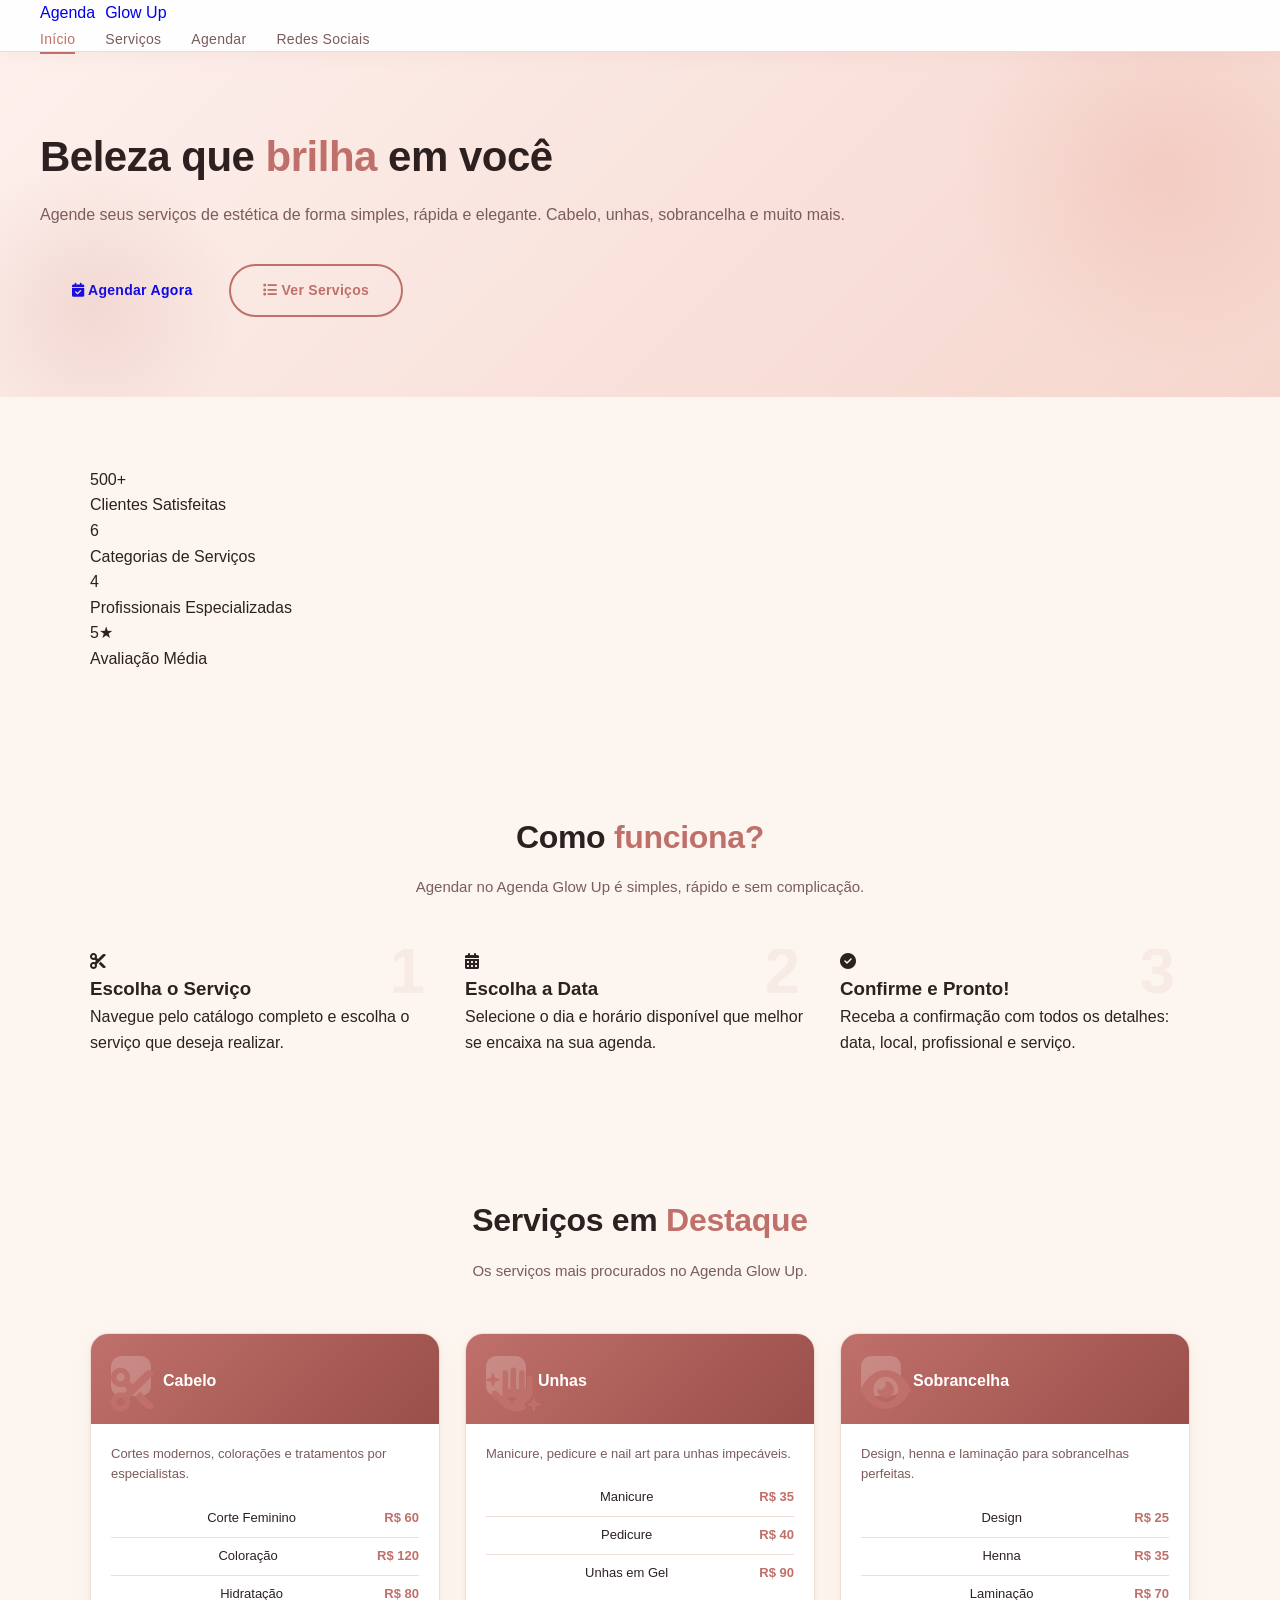
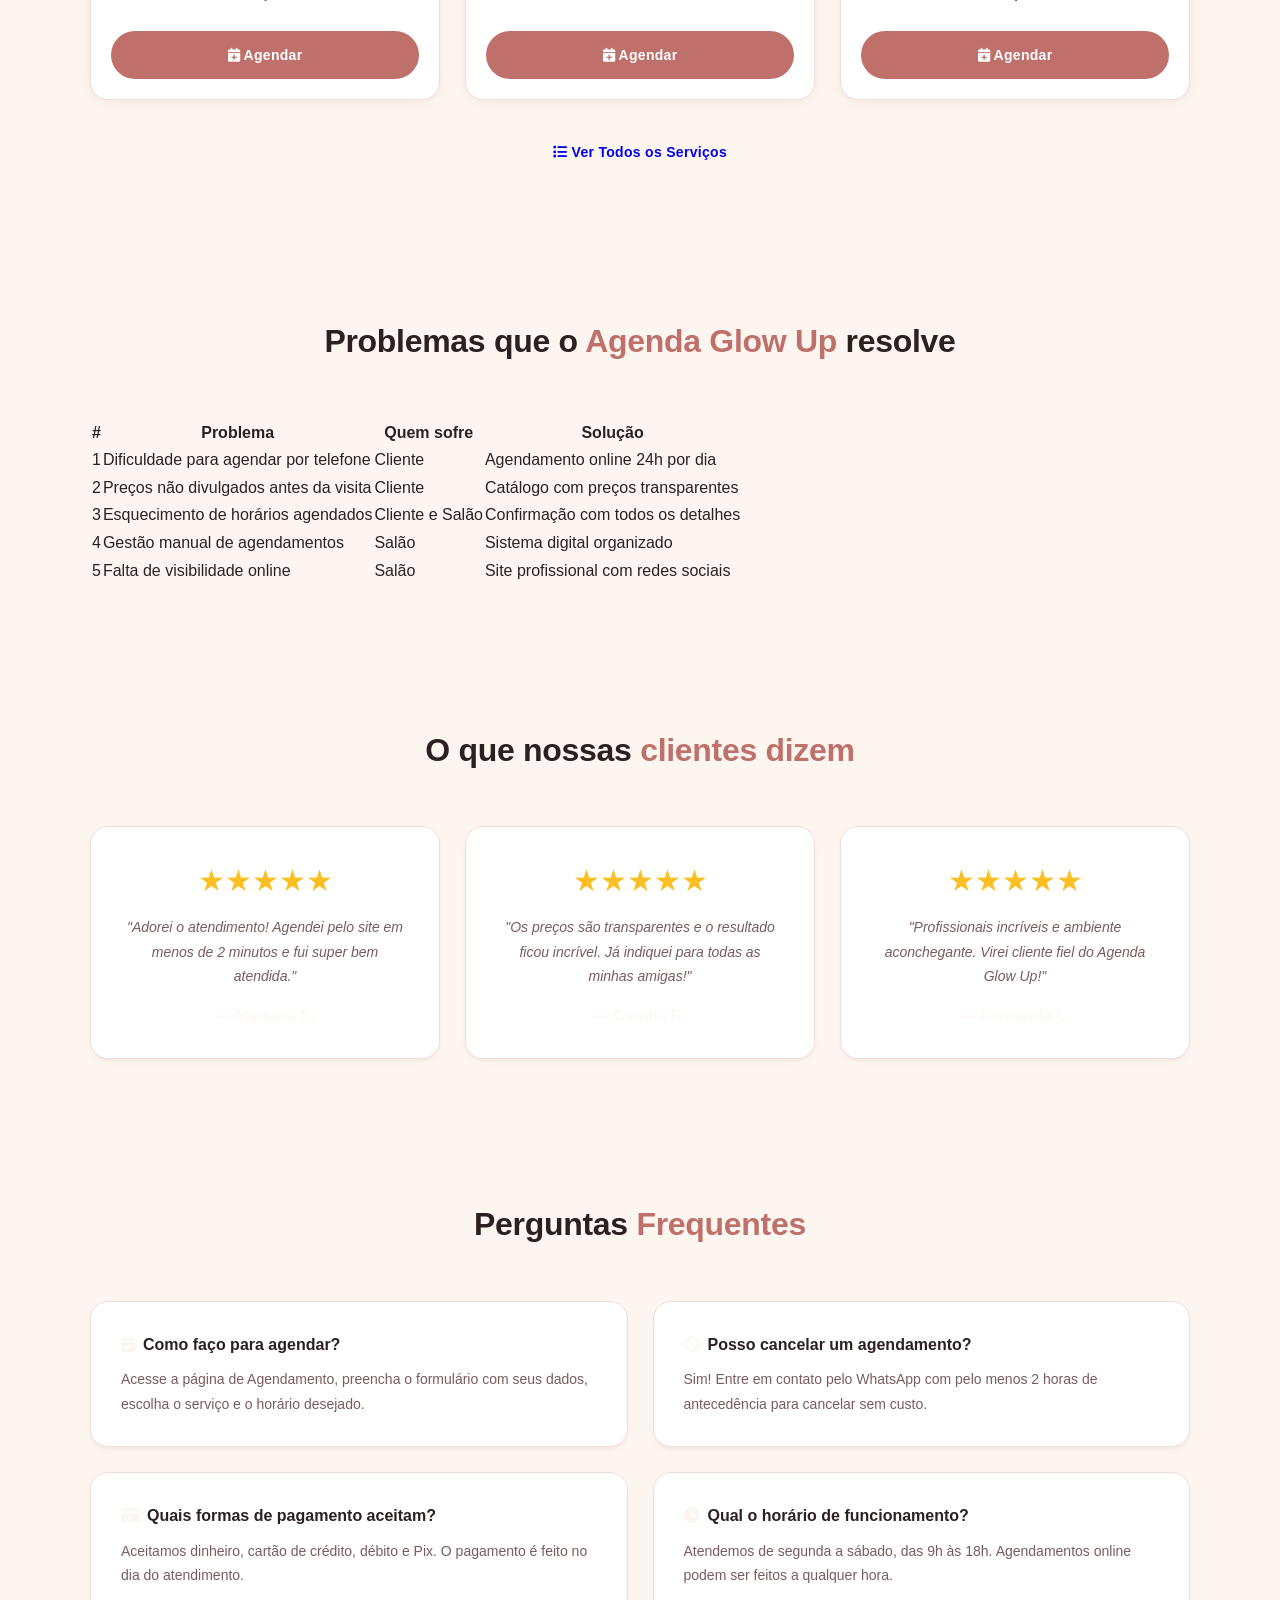
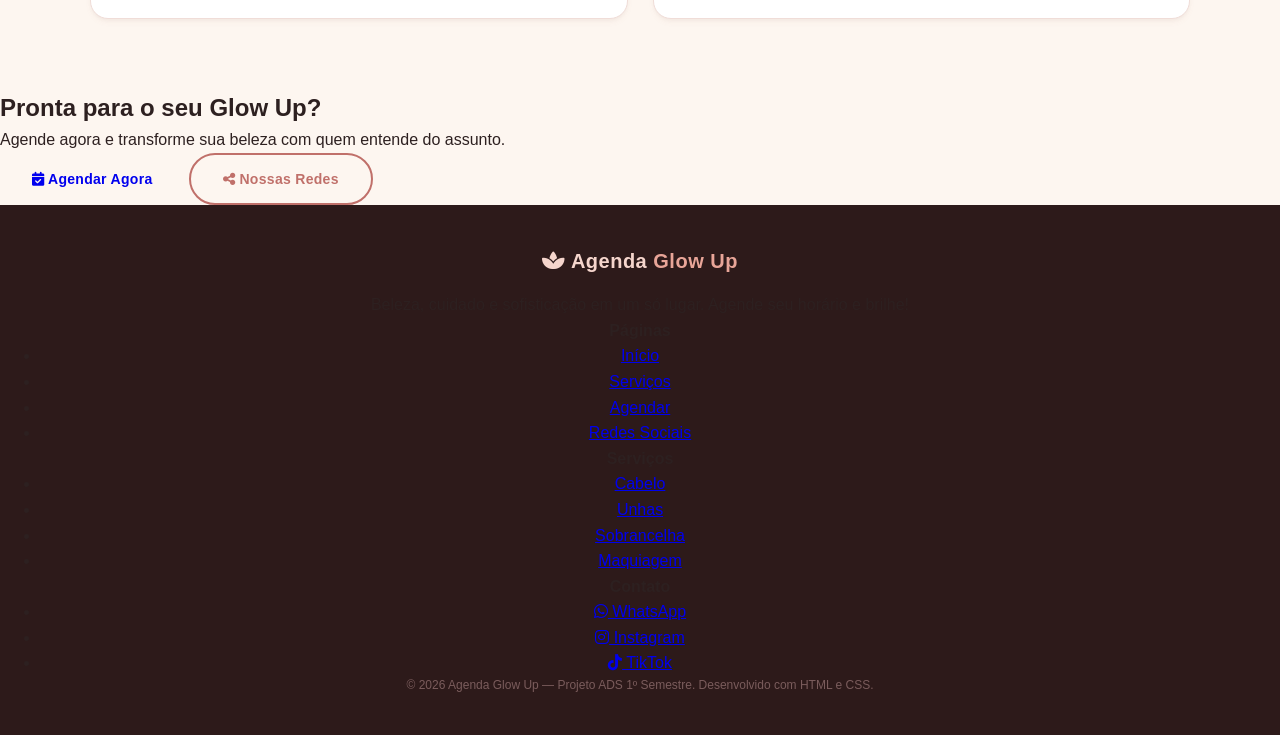
==== commit 4d9a60a8: "Atualizar index.html — versão final ADS" ====
--- a/index.html
+++ b/index.html
@@ -3,314 +3,276 @@
 <head>
     <meta charset="UTF-8">
     <meta name="viewport" content="width=device-width, initial-scale=1.0">
-    <title>BeautyBook — Agendamento de Estética</title>
-    <link href="https://fonts.googleapis.com/css2?family=Poppins:wght@300;400;500;600;700;800&display=swap" rel="stylesheet">
+    <title>Agenda Glow Up — Agendamento de Estética</title>
+    <link rel="stylesheet" href="css/style.css">
     <link rel="stylesheet" href="https://cdnjs.cloudflare.com/ajax/libs/font-awesome/6.5.0/css/all.min.css">
-    <link rel="stylesheet" href="css/style.css">
 </head>
 <body>
 
-    <!-- ===== CABEÇALHO ===== -->
+    <!-- CABEÇALHO -->
     <header>
-        <div class="header-container">
-            <a href="index.html" class="logo">
-                <div class="logo-icone-box">
-                    <i class="fa-solid fa-spa"></i>
-                </div>
-                <span class="logo-texto">Beauty<span>Book</span></span>
-            </a>
-            <nav>
+        <a href="index.html" class="logo">
+            <div class="logo-icone"><i class="fa-solid fa-spa"></i></div>
+            Agenda <span>Glow Up</span>
+        </a>
+        <nav>
+            <ul>
+                <li><a href="index.html" class="ativo">Início</a></li>
+                <li><a href="servicos.html">Serviços</a></li>
+                <li><a href="agendamento.html">Agendar</a></li>
+                <li><a href="redes.html">Redes Sociais</a></li>
+            </ul>
+        </nav>
+    </header>
+
+    <!-- HERO -->
+    <div class="hero">
+        <h1>Beleza que <span>brilha</span> em você</h1>
+        <p>Agende seus serviços de estética de forma simples, rápida e elegante. Cabelo, unhas, sobrancelha e muito mais.</p>
+        <div class="hero-botoes">
+            <a href="agendamento.html" class="btn btn-rosa"><i class="fa-solid fa-calendar-check"></i> Agendar Agora</a>
+            <a href="servicos.html" class="btn btn-secundario"><i class="fa-solid fa-list"></i> Ver Serviços</a>
+        </div>
+    </div>
+
+    <!-- ESTATÍSTICAS -->
+    <section>
+        <div class="container">
+            <div class="stats-grid">
+                <div class="stat-card">
+                    <div class="stat-numero">500+</div>
+                    <div class="stat-label">Clientes Satisfeitas</div>
+                </div>
+                <div class="stat-card">
+                    <div class="stat-numero">6</div>
+                    <div class="stat-label">Categorias de Serviços</div>
+                </div>
+                <div class="stat-card">
+                    <div class="stat-numero">4</div>
+                    <div class="stat-label">Profissionais Especializadas</div>
+                </div>
+                <div class="stat-card">
+                    <div class="stat-numero">5★</div>
+                    <div class="stat-label">Avaliação Média</div>
+                </div>
+            </div>
+        </div>
+    </section>
+
+    <!-- COMO FUNCIONA -->
+    <section class="secao-rosa">
+        <div class="container">
+            <div class="titulo-secao">
+                <h2>Como <span>funciona?</span></h2>
+                <p>Agendar no Agenda Glow Up é simples, rápido e sem complicação.</p>
+            </div>
+            <div class="grid-3">
+                <div class="passo-card">
+                    <div class="passo-numero">1</div>
+                    <div class="passo-icone"><i class="fa-solid fa-scissors"></i></div>
+                    <h3>Escolha o Serviço</h3>
+                    <p>Navegue pelo catálogo completo e escolha o serviço que deseja realizar.</p>
+                </div>
+                <div class="passo-card">
+                    <div class="passo-numero">2</div>
+                    <div class="passo-icone"><i class="fa-solid fa-calendar-days"></i></div>
+                    <h3>Escolha a Data</h3>
+                    <p>Selecione o dia e horário disponível que melhor se encaixa na sua agenda.</p>
+                </div>
+                <div class="passo-card">
+                    <div class="passo-numero">3</div>
+                    <div class="passo-icone"><i class="fa-solid fa-circle-check"></i></div>
+                    <h3>Confirme e Pronto!</h3>
+                    <p>Receba a confirmação com todos os detalhes: data, local, profissional e serviço.</p>
+                </div>
+            </div>
+        </div>
+    </section>
+
+    <!-- SERVIÇOS EM DESTAQUE -->
+    <section>
+        <div class="container">
+            <div class="titulo-secao">
+                <h2>Serviços em <span>Destaque</span></h2>
+                <p>Os serviços mais procurados no Agenda Glow Up.</p>
+            </div>
+            <div class="grid-3">
+                <div class="servico-card">
+                    <div class="servico-topo">
+                        <div class="servico-icone"><i class="fa-solid fa-scissors"></i></div>
+                        <h3>Cabelo</h3>
+                    </div>
+                    <div class="servico-corpo">
+                        <p>Cortes modernos, colorações e tratamentos por especialistas.</p>
+                        <ul class="servico-lista">
+                            <li><span>Corte Feminino</span><span class="servico-preco">R$ 60</span></li>
+                            <li><span>Coloração</span><span class="servico-preco">R$ 120</span></li>
+                            <li><span>Hidratação</span><span class="servico-preco">R$ 80</span></li>
+                        </ul>
+                        <a href="agendamento.html" class="btn btn-primario" style="width:100%; text-align:center; display:block;"><i class="fa-solid fa-calendar-plus"></i> Agendar</a>
+                    </div>
+                </div>
+
+                <div class="servico-card">
+                    <div class="servico-topo">
+                        <div class="servico-icone"><i class="fa-solid fa-hand-sparkles"></i></div>
+                        <h3>Unhas</h3>
+                    </div>
+                    <div class="servico-corpo">
+                        <p>Manicure, pedicure e nail art para unhas impecáveis.</p>
+                        <ul class="servico-lista">
+                            <li><span>Manicure</span><span class="servico-preco">R$ 35</span></li>
+                            <li><span>Pedicure</span><span class="servico-preco">R$ 40</span></li>
+                            <li><span>Unhas em Gel</span><span class="servico-preco">R$ 90</span></li>
+                        </ul>
+                        <a href="agendamento.html" class="btn btn-primario" style="width:100%; text-align:center; display:block;"><i class="fa-solid fa-calendar-plus"></i> Agendar</a>
+                    </div>
+                </div>
+
+                <div class="servico-card">
+                    <div class="servico-topo">
+                        <div class="servico-icone"><i class="fa-solid fa-eye"></i></div>
+                        <h3>Sobrancelha</h3>
+                    </div>
+                    <div class="servico-corpo">
+                        <p>Design, henna e laminação para sobrancelhas perfeitas.</p>
+                        <ul class="servico-lista">
+                            <li><span>Design</span><span class="servico-preco">R$ 25</span></li>
+                            <li><span>Henna</span><span class="servico-preco">R$ 35</span></li>
+                            <li><span>Laminação</span><span class="servico-preco">R$ 70</span></li>
+                        </ul>
+                        <a href="agendamento.html" class="btn btn-primario" style="width:100%; text-align:center; display:block;"><i class="fa-solid fa-calendar-plus"></i> Agendar</a>
+                    </div>
+                </div>
+            </div>
+            <div style="text-align:center; margin-top:28px;">
+                <a href="servicos.html" class="btn btn-rosa"><i class="fa-solid fa-list"></i> Ver Todos os Serviços</a>
+            </div>
+        </div>
+    </section>
+
+    <!-- PROBLEMAS E SOLUÇÕES -->
+    <section class="secao-rosa">
+        <div class="container">
+            <div class="titulo-secao">
+                <h2>Problemas que o <span>Agenda Glow Up</span> resolve</h2>
+            </div>
+            <table class="tabela-comparativa">
+                <thead>
+                    <tr>
+                        <th>#</th>
+                        <th>Problema</th>
+                        <th>Quem sofre</th>
+                        <th>Solução</th>
+                    </tr>
+                </thead>
+                <tbody>
+                    <tr><td>1</td><td>Dificuldade para agendar por telefone</td><td>Cliente</td><td>Agendamento online 24h por dia</td></tr>
+                    <tr><td>2</td><td>Preços não divulgados antes da visita</td><td>Cliente</td><td>Catálogo com preços transparentes</td></tr>
+                    <tr><td>3</td><td>Esquecimento de horários agendados</td><td>Cliente e Salão</td><td>Confirmação com todos os detalhes</td></tr>
+                    <tr><td>4</td><td>Gestão manual de agendamentos</td><td>Salão</td><td>Sistema digital organizado</td></tr>
+                    <tr><td>5</td><td>Falta de visibilidade online</td><td>Salão</td><td>Site profissional com redes sociais</td></tr>
+                </tbody>
+            </table>
+        </div>
+    </section>
+
+    <!-- DEPOIMENTOS -->
+    <section>
+        <div class="container">
+            <div class="titulo-secao">
+                <h2>O que nossas <span>clientes dizem</span></h2>
+            </div>
+            <div class="grid-3">
+                <div class="card" style="text-align:center;">
+                    <div style="font-size:30px; margin-bottom:10px; color:#fbbf24;">★★★★★</div>
+                    <p style="font-style:italic; margin-bottom:14px;">"Adorei o atendimento! Agendei pelo site em menos de 2 minutos e fui super bem atendida."</p>
+                    <strong style="color:var(--cor-secundaria);">— Mariana S.</strong>
+                </div>
+                <div class="card" style="text-align:center;">
+                    <div style="font-size:30px; margin-bottom:10px; color:#fbbf24;">★★★★★</div>
+                    <p style="font-style:italic; margin-bottom:14px;">"Os preços são transparentes e o resultado ficou incrível. Já indiquei para todas as minhas amigas!"</p>
+                    <strong style="color:var(--cor-secundaria);">— Camila R.</strong>
+                </div>
+                <div class="card" style="text-align:center;">
+                    <div style="font-size:30px; margin-bottom:10px; color:#fbbf24;">★★★★★</div>
+                    <p style="font-style:italic; margin-bottom:14px;">"Profissionais incríveis e ambiente aconchegante. Virei cliente fiel do Agenda Glow Up!"</p>
+                    <strong style="color:var(--cor-secundaria);">— Fernanda L.</strong>
+                </div>
+            </div>
+        </div>
+    </section>
+
+    <!-- FAQ -->
+    <section class="secao-rosa">
+        <div class="container">
+            <div class="titulo-secao">
+                <h2>Perguntas <span>Frequentes</span></h2>
+            </div>
+            <div class="grid-2">
+                <div class="card faq-card">
+                    <h3><i class="fa-solid fa-calendar-check" style="color:var(--cor-primaria); margin-right:8px;"></i>Como faço para agendar?</h3>
+                    <p>Acesse a página de Agendamento, preencha o formulário com seus dados, escolha o serviço e o horário desejado.</p>
+                </div>
+                <div class="card faq-card">
+                    <h3><i class="fa-solid fa-ban" style="color:var(--cor-primaria); margin-right:8px;"></i>Posso cancelar um agendamento?</h3>
+                    <p>Sim! Entre em contato pelo WhatsApp com pelo menos 2 horas de antecedência para cancelar sem custo.</p>
+                </div>
+                <div class="card faq-card">
+                    <h3><i class="fa-solid fa-credit-card" style="color:var(--cor-primaria); margin-right:8px;"></i>Quais formas de pagamento aceitam?</h3>
+                    <p>Aceitamos dinheiro, cartão de crédito, débito e Pix. O pagamento é feito no dia do atendimento.</p>
+                </div>
+                <div class="card faq-card">
+                    <h3><i class="fa-solid fa-clock" style="color:var(--cor-primaria); margin-right:8px;"></i>Qual o horário de funcionamento?</h3>
+                    <p>Atendemos de segunda a sábado, das 9h às 18h. Agendamentos online podem ser feitos a qualquer hora.</p>
+                </div>
+            </div>
+        </div>
+    </section>
+
+    <!-- CTA FINAL -->
+    <div class="cta-final">
+        <h2>Pronta para o seu <span>Glow Up?</span></h2>
+        <p>Agende agora e transforme sua beleza com quem entende do assunto.</p>
+        <a href="agendamento.html" class="btn btn-rosa"><i class="fa-solid fa-calendar-check"></i> Agendar Agora</a>
+        <a href="redes.html" class="btn btn-secundario"><i class="fa-solid fa-share-nodes"></i> Nossas Redes</a>
+    </div>
+
+    <!-- RODAPÉ -->
+    <footer>
+        <div class="footer-grid">
+            <div>
+                <div class="footer-logo"><i class="fa-solid fa-spa" style="color:var(--cor-rosa);"></i> Agenda <span>Glow Up</span></div>
+                <p class="footer-desc">Beleza, cuidado e sofisticação em um só lugar. Agende seu horário e brilhe!</p>
+            </div>
+            <div class="footer-col">
+                <h4>Páginas</h4>
                 <ul>
-                    <li><a href="index.html" class="ativo">Início</a></li>
+                    <li><a href="index.html">Início</a></li>
                     <li><a href="servicos.html">Serviços</a></li>
                     <li><a href="agendamento.html">Agendar</a></li>
+                    <li><a href="redes.html">Redes Sociais</a></li>
                 </ul>
-            </nav>
-        </div>
-    </header>
-
-    <!-- ===== HERO ===== -->
-    <section class="hero">
-        <div class="hero-container">
-            <div class="hero-conteudo">
-                <span class="hero-badge"><i class="fa-solid fa-clock"></i> Agendamento Online 24h</span>
-                <h1>Beleza com <span>praticidade</span> ao seu alcance</h1>
-                <p>Agende seus serviços de estética de forma rápida e sem complicação. Unhas, cabelo, sobrancelha e muito mais — tudo em um só lugar.</p>
-                <div class="grupo-botoes">
-                    <a href="agendamento.html" class="btn btn-primario"><i class="fa-solid fa-calendar-check"></i> Agendar Agora</a>
-                    <a href="servicos.html" class="btn btn-secundario"><i class="fa-solid fa-list"></i> Ver Serviços</a>
-                </div>
-            </div>
-
-            <div class="hero-imagem">
-                <span class="hero-icone-grande">💆‍♀️</span>
-                <h3>Agende em 3 passos</h3>
-                <p>Simples, rápido e sem precisar ligar</p>
-                <div class="mini-servicos">
-                    <div class="mini-servico"><i class="fa-solid fa-hand-sparkles"></i> Unhas</div>
-                    <div class="mini-servico"><i class="fa-solid fa-scissors"></i> Cabelo</div>
-                    <div class="mini-servico"><i class="fa-solid fa-eye"></i> Sobrancelha</div>
-                    <div class="mini-servico"><i class="fa-solid fa-spa"></i> Estética</div>
-                </div>
-            </div>
-        </div>
-    </section>
-
-    <!-- ===== ESTATÍSTICAS ===== -->
-    <section class="secao-stats-beauty">
-        <div class="container">
-            <div class="stats-grid-beauty">
-                <div class="stat-beauty">
-                    <span class="stat-num-beauty">500+</span>
-                    <span class="stat-lbl-beauty">Clientes atendidas</span>
-                </div>
-                <div class="stat-beauty">
-                    <span class="stat-num-beauty">9</span>
-                    <span class="stat-lbl-beauty">Tipos de serviços</span>
-                </div>
-                <div class="stat-beauty">
-                    <span class="stat-num-beauty">4.9</span>
-                    <span class="stat-lbl-beauty">Avaliação média ⭐</span>
-                </div>
-                <div class="stat-beauty">
-                    <span class="stat-num-beauty">24h</span>
-                    <span class="stat-lbl-beauty">Agendamento online</span>
-                </div>
-            </div>
-        </div>
-    </section>
-
-    <!-- ===== COMO FUNCIONA ===== -->
-    <section>
-        <div class="container">
-            <div class="titulo-secao">
-                <h2>Como <span>funciona</span>?</h2>
-                <div class="linha-divisoria"></div>
-                <p>Agendar seu horário nunca foi tão fácil. Apenas 3 passos simples.</p>
-            </div>
-
-            <div class="grid-3">
-                <div class="card centralizado passo-card">
-                    <div class="passo-numero">01</div>
-                    <div class="card-icone"><i class="fa-solid fa-magnifying-glass"></i></div>
-                    <h3>Escolha o Serviço</h3>
-                    <p>Navegue pelo catálogo de serviços, veja preços e duração de cada procedimento disponível.</p>
-                </div>
-                <div class="card centralizado passo-card">
-                    <div class="passo-numero">02</div>
-                    <div class="card-icone"><i class="fa-solid fa-calendar-days"></i></div>
-                    <h3>Escolha a Data</h3>
-                    <p>Selecione o dia e horário que melhor se encaixa na sua agenda. Disponibilidade em tempo real.</p>
-                </div>
-                <div class="card centralizado passo-card">
-                    <div class="passo-numero">03</div>
-                    <div class="card-icone"><i class="fa-solid fa-circle-check"></i></div>
-                    <h3>Confirme o Agendamento</h3>
-                    <p>Preencha seus dados e confirme. Você receberá uma confirmação com todos os detalhes.</p>
-                </div>
-            </div>
-        </div>
-    </section>
-
-    <!-- ===== SERVIÇOS EM DESTAQUE ===== -->
-    <section style="background-color: var(--cor-secundaria);">
-        <div class="container">
-            <div class="titulo-secao">
-                <h2>Serviços em <span>Destaque</span></h2>
-                <div class="linha-divisoria"></div>
-                <p>Os procedimentos mais procurados pelas nossas clientes.</p>
-            </div>
-
-            <div class="grid-3">
-                <div class="card destaque-servico">
-                    <div class="card-icone"><i class="fa-solid fa-hand-sparkles"></i></div>
-                    <h3>Manicure & Pedicure</h3>
-                    <p>Unhas impecáveis com acabamento profissional. Esmaltação comum, gel, fibra e muito mais.</p>
-                    <a href="agendamento.html" class="btn-link-card">Agendar <i class="fa-solid fa-arrow-right"></i></a>
-                </div>
-                <div class="card destaque-servico">
-                    <div class="card-icone"><i class="fa-solid fa-scissors"></i></div>
-                    <h3>Corte & Coloração</h3>
-                    <p>Transforme seu visual com cortes modernos e colorações profissionais para todos os tipos de cabelo.</p>
-                    <a href="agendamento.html" class="btn-link-card">Agendar <i class="fa-solid fa-arrow-right"></i></a>
-                </div>
-                <div class="card destaque-servico">
-                    <div class="card-icone"><i class="fa-solid fa-eye"></i></div>
-                    <h3>Design de Sobrancelha</h3>
-                    <p>Realce seu olhar com design preciso, henna, micropigmentação e laminação de sobrancelhas.</p>
-                    <a href="agendamento.html" class="btn-link-card">Agendar <i class="fa-solid fa-arrow-right"></i></a>
-                </div>
-            </div>
-
-            <div class="centralizado margem-topo">
-                <a href="servicos.html" class="btn btn-primario"><i class="fa-solid fa-list"></i> Ver Todos os Serviços</a>
-            </div>
-        </div>
-    </section>
-
-    <!-- ===== PROBLEMAS E SOLUÇÕES ===== -->
-    <section>
-        <div class="container">
-            <div class="titulo-secao">
-                <h2>Problemas que o <span>BeautyBook</span> resolve</h2>
-                <div class="linha-divisoria"></div>
-                <p>Identificamos os principais desafios de clientes e salões e criamos soluções práticas.</p>
-            </div>
-
-            <div class="problema-item">
-                <h4><i class="fa-solid fa-circle-xmark"></i> Problema 1 — Dificuldade de agendar por telefone</h4>
-                <p>Clientes precisam ligar em horário comercial, enfrentam linha ocupada e perdem tempo tentando marcar um horário simples.</p>
-                <span class="solucao-tag"><i class="fa-solid fa-circle-check"></i> Solução: Agendamento online disponível 24 horas por dia</span>
-            </div>
-
-            <div class="problema-item">
-                <h4><i class="fa-solid fa-circle-xmark"></i> Problema 2 — Falta de informação sobre preços e serviços</h4>
-                <p>Muitos salões não divulgam preços, obrigando a cliente a ligar ou ir pessoalmente só para saber o valor.</p>
-                <span class="solucao-tag"><i class="fa-solid fa-circle-check"></i> Solução: Catálogo completo com preços e descrições visíveis</span>
-            </div>
-
-            <div class="problema-item">
-                <h4><i class="fa-solid fa-circle-xmark"></i> Problema 3 — Esquecimento de horários agendados</h4>
-                <p>Clientes esquecem o horário marcado por telefone, gerando faltas e prejuízo para o salão.</p>
-                <span class="solucao-tag"><i class="fa-solid fa-circle-check"></i> Solução: Confirmação visual imediata com todos os detalhes</span>
-            </div>
-
-            <div class="problema-item">
-                <h4><i class="fa-solid fa-circle-xmark"></i> Problema 4 — Salões sem presença digital</h4>
-                <p>Salões sem site ou sistema online perdem clientes para concorrentes que oferecem mais praticidade.</p>
-                <span class="solucao-tag"><i class="fa-solid fa-circle-check"></i> Solução: Plataforma digital completa e acessível pelo celular</span>
-            </div>
-
-            <div class="problema-item">
-                <h4><i class="fa-solid fa-circle-xmark"></i> Problema 5 — Dificuldade de gerenciar a agenda do salão</h4>
-                <p>Sem sistema, o salão controla horários em papel ou caderno, gerando erros de duplo agendamento.</p>
-                <span class="solucao-tag"><i class="fa-solid fa-circle-check"></i> Solução: Sistema centralizado que organiza todos os agendamentos</span>
-            </div>
-
-            <div class="centralizado margem-topo">
-                <a href="agendamento.html" class="btn btn-primario"><i class="fa-solid fa-calendar-check"></i> Agendar Meu Horário</a>
-            </div>
-        </div>
-    </section>
-
-    <!-- ===== DEPOIMENTOS ===== -->
-    <section style="background-color: var(--cor-secundaria);">
-        <div class="container">
-            <div class="titulo-secao">
-                <h2>O que nossas <span>clientes</span> dizem</h2>
-                <div class="linha-divisoria"></div>
-            </div>
-
-            <div class="grid-3">
-                <div class="depoimento-card">
-                    <p class="depoimento-texto">Finalmente um salão com agendamento online! Marquei minha manicure às 23h pelo celular. Prático demais!</p>
-                    <div class="depoimento-autor">
-                        <div class="autor-avatar">👩</div>
-                        <div class="autor-info">
-                            <strong>Ana Carolina</strong>
-                            <span>Cliente desde 2024</span>
-                            <div class="estrelas">★★★★★</div>
-                        </div>
-                    </div>
-                </div>
-                <div class="depoimento-card">
-                    <p class="depoimento-texto">Adorei ver os preços direto no site antes de agendar. Sem surpresas na hora de pagar. Recomendo muito!</p>
-                    <div class="depoimento-autor">
-                        <div class="autor-avatar">👩‍🦱</div>
-                        <div class="autor-info">
-                            <strong>Juliana Matos</strong>
-                            <span>Cliente desde 2025</span>
-                            <div class="estrelas">★★★★★</div>
-                        </div>
-                    </div>
-                </div>
-                <div class="depoimento-card">
-                    <p class="depoimento-texto">O design de sobrancelha ficou perfeito! E o atendimento foi super rápido. Já agendei o próximo horário!</p>
-                    <div class="depoimento-autor">
-                        <div class="autor-avatar">👩‍🦰</div>
-                        <div class="autor-info">
-                            <strong>Fernanda Lima</strong>
-                            <span>Cliente desde 2025</span>
-                            <div class="estrelas">★★★★★</div>
-                        </div>
-                    </div>
-                </div>
-            </div>
-        </div>
-    </section>
-
-    <!-- ===== PERGUNTAS FREQUENTES ===== -->
-    <section>
-        <div class="container">
-            <div class="titulo-secao">
-                <h2>Perguntas <span>Frequentes</span></h2>
-                <div class="linha-divisoria"></div>
-                <p>Tire suas dúvidas sobre agendamento, serviços e funcionamento do BeautyBook.</p>
-            </div>
-
-            <div class="grid-2">
-                <div class="card faq-card-beauty">
-                    <div class="faq-icone-beauty"><i class="fa-solid fa-mobile-screen"></i></div>
-                    <h3>Preciso criar uma conta para agendar?</h3>
-                    <p>Não! Você pode agendar seu horário sem precisar criar nenhuma conta. Basta preencher o formulário com seu nome e telefone e confirmar o agendamento.</p>
-                </div>
-                <div class="card faq-card-beauty">
-                    <div class="faq-icone-beauty"><i class="fa-solid fa-clock"></i></div>
-                    <h3>Em quanto tempo recebo a confirmação?</h3>
-                    <p>A confirmação do agendamento é imediata! Assim que você enviar o formulário, recebe um resumo completo com data, horário e serviço escolhido.</p>
-                </div>
-                <div class="card faq-card-beauty">
-                    <div class="faq-icone-beauty"><i class="fa-solid fa-rotate-left"></i></div>
-                    <h3>Posso cancelar ou remarcar meu horário?</h3>
-                    <p>Sim! Cancelamentos e remarcamentos podem ser feitos com até 2 horas de antecedência sem nenhuma taxa. Entre em contato pelo WhatsApp do salão.</p>
-                </div>
-                <div class="card faq-card-beauty">
-                    <div class="faq-icone-beauty"><i class="fa-solid fa-credit-card"></i></div>
-                    <h3>Quais formas de pagamento são aceitas?</h3>
-                    <p>Aceitamos Pix, dinheiro, cartão de débito e crédito (parcelado em até 3x sem juros para serviços acima de R$ 100). O pagamento é feito presencialmente no salão.</p>
-                </div>
-                <div class="card faq-card-beauty">
-                    <div class="faq-icone-beauty"><i class="fa-solid fa-spa"></i></div>
-                    <h3>Quais serviços estão disponíveis?</h3>
-                    <p>Oferecemos manicure, pedicure, corte e coloração de cabelo, design de sobrancelha, extensão de cílios, limpeza de pele e muito mais. Veja o catálogo completo na página de Serviços.</p>
-                </div>
-                <div class="card faq-card-beauty">
-                    <div class="faq-icone-beauty"><i class="fa-solid fa-location-dot"></i></div>
-                    <h3>O salão fica em qual endereço?</h3>
-                    <p>Estamos localizados na Rua das Flores, 123 — Centro, São Paulo/SP. Funcionamos de segunda a sexta das 8h às 18h e sábados das 8h às 17h.</p>
-                </div>
-            </div>
-
-            <div class="centralizado margem-topo">
-                <a href="agendamento.html" class="btn btn-primario"><i class="fa-solid fa-calendar-check"></i> Agendar Meu Horário</a>
-            </div>
-        </div>
-    </section>
-
-    <!-- ===== CTA FINAL ===== -->
-    <section class="cta-final-beauty">
-        <div class="container centralizado">
-            <div class="cta-icone-beauty">💅</div>
-            <h2>Pronta para se cuidar?</h2>
-            <p>Agende agora em menos de 2 minutos. Sem ligar, sem esperar.</p>
-            <div class="grupo-botoes" style="justify-content: center;">
-                <a href="agendamento.html" class="btn btn-branco-beauty"><i class="fa-solid fa-calendar-check"></i> Agendar Agora</a>
-                <a href="servicos.html" class="btn btn-outline-beauty"><i class="fa-solid fa-list"></i> Ver Serviços</a>
-            </div>
-        </div>
-    </section>
-
-    <!-- ===== RODAPÉ ===== -->
-    <footer>
-        <div class="footer-container">
-            <div class="footer-logo">Beauty<span>Book</span></div>
-            <div class="footer-links">
-                <a href="index.html"><i class="fa-solid fa-house"></i> Início</a>
-                <a href="servicos.html"><i class="fa-solid fa-spa"></i> Serviços</a>
-                <a href="agendamento.html"><i class="fa-solid fa-calendar-check"></i> Agendar</a>
-            </div>
-            <p class="footer-copy">© 2026 BeautyBook — Projeto ADS 1º Semestre. Desenvolvido com HTML e CSS.</p>
-        </div>
+            </div>
+            <div class="footer-col">
+                <h4>Serviços</h4>
+                <ul>
+                    <li><a href="servicos.html">Cabelo</a></li>
+                    <li><a href="servicos.html">Unhas</a></li>
+                    <li><a href="servicos.html">Sobrancelha</a></li>
+                    <li><a href="servicos.html">Maquiagem</a></li>
+                </ul>
+            </div>
+            <div class="footer-col">
+                <h4>Contato</h4>
+                <ul>
+                    <li><a href="redes.html"><i class="fa-brands fa-whatsapp"></i> WhatsApp</a></li>
+                    <li><a href="redes.html"><i class="fa-brands fa-instagram"></i> Instagram</a></li>
+                    <li><a href="redes.html"><i class="fa-brands fa-tiktok"></i> TikTok</a></li>
+                </ul>
+            </div>
+        </div>
+        <p class="footer-copy">© 2026 Agenda Glow Up — Projeto ADS 1º Semestre. Desenvolvido com HTML e CSS.</p>
     </footer>
 
 </body>
